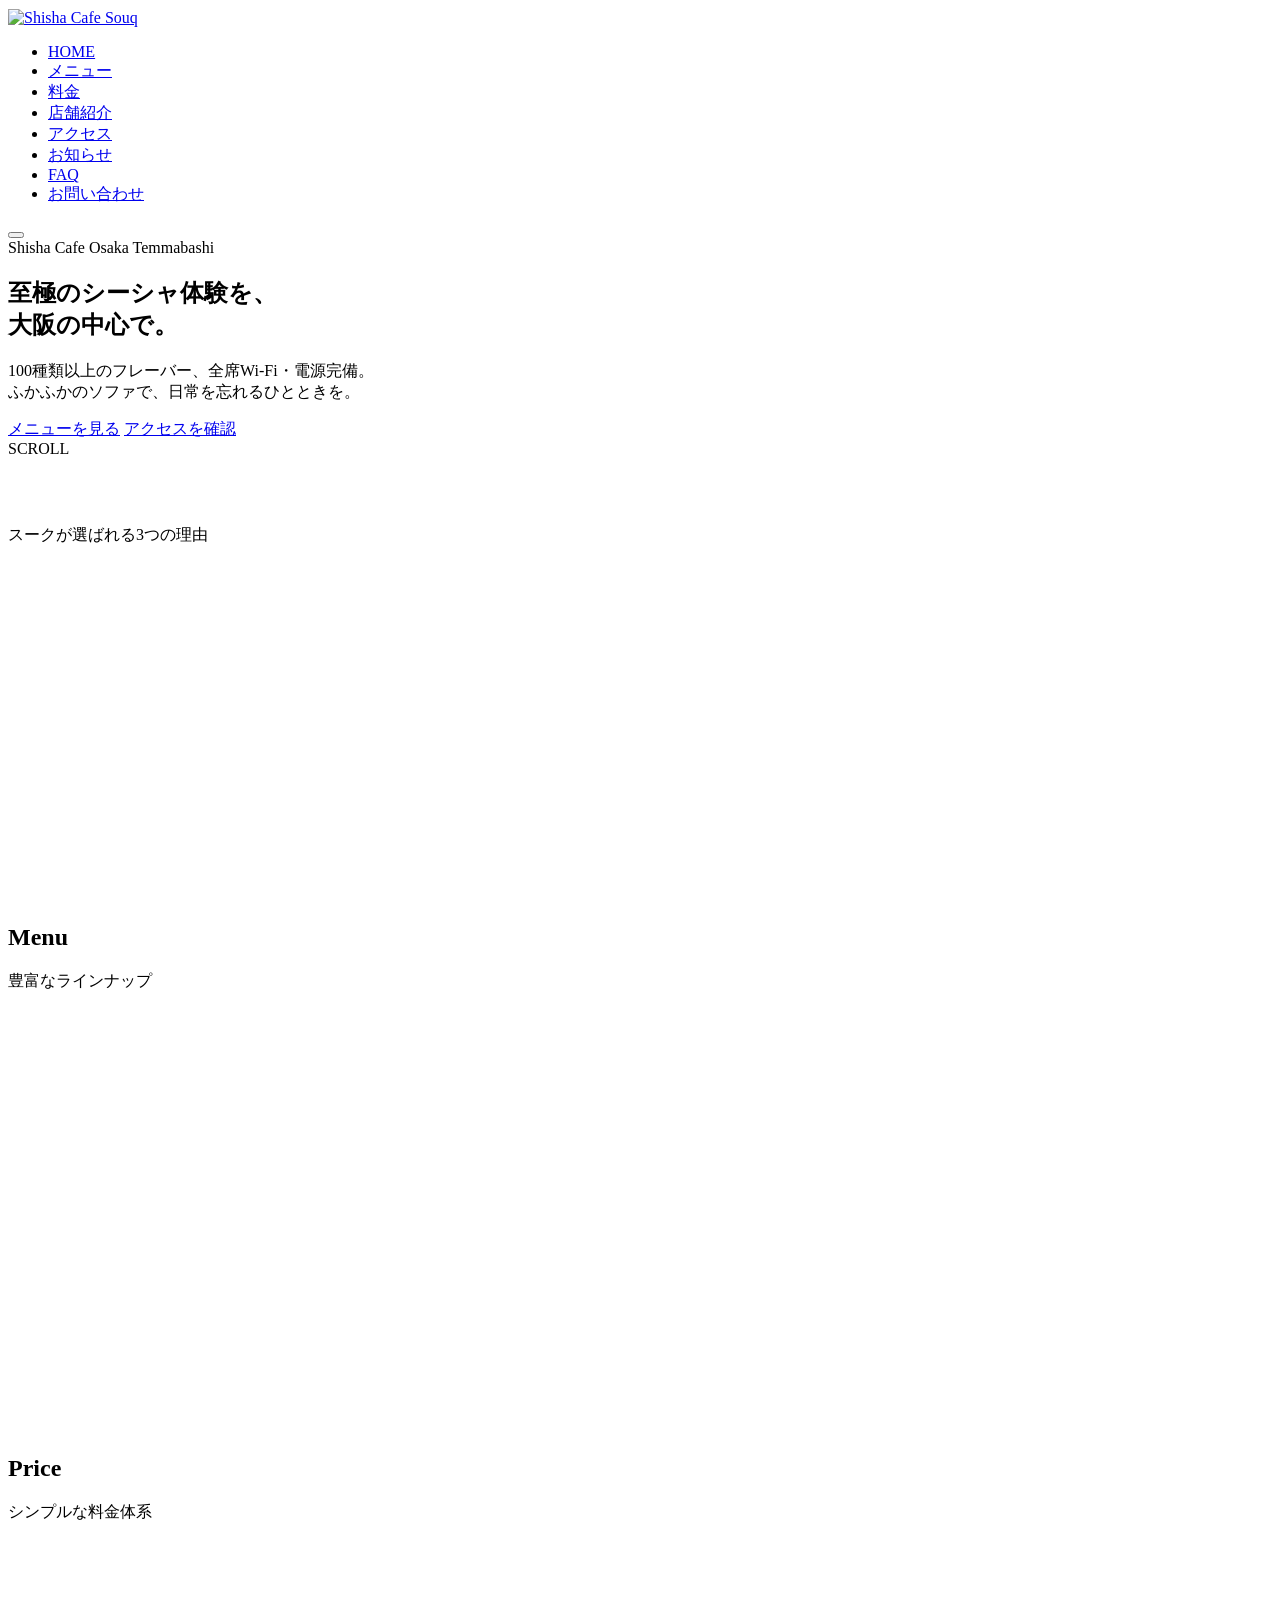
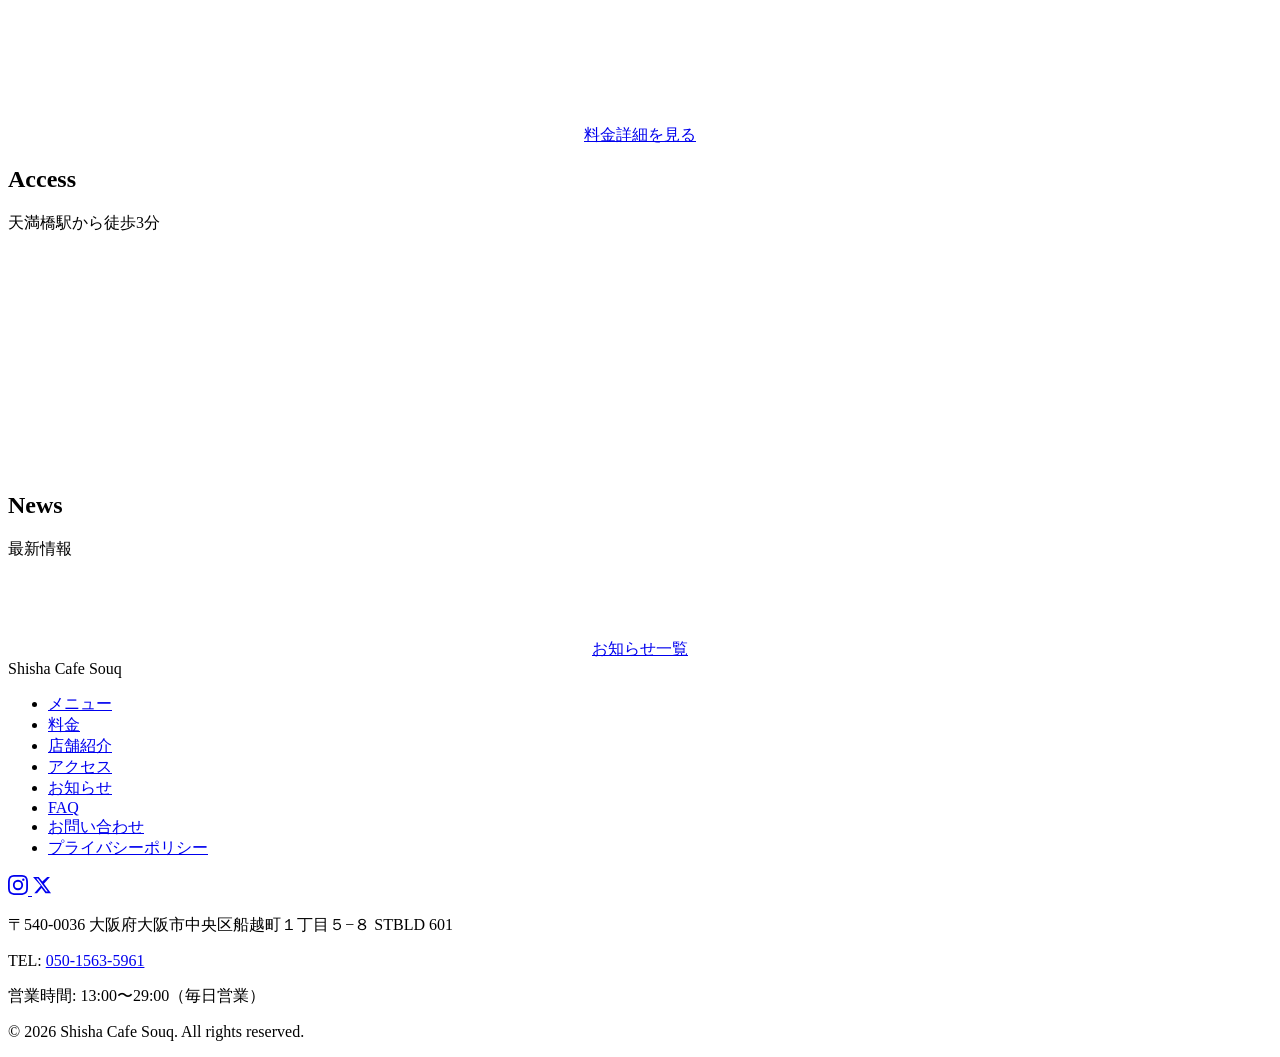
==== index.html @ 795f9cc5 "Add SNS icon links to footer and contact page (Instagram & X) - Add .footer-sns CSS with circular ic" ====
<!DOCTYPE html>
<html lang="ja">
<head>
  <meta charset="UTF-8">
  <base href="/shisha-souq/">
  <meta name="viewport" content="width=device-width, initial-scale=1.0">
  <title>Shisha Cafe Souq（スーク）- 大阪天満橋のシーシャカフェ</title>
  <meta name="description" content="大阪・天満橋駅徒歩3分のシーシャカフェ。100種類以上のフレーバー、全席Wi-Fi・電源完備。リモートワークにも最適な至極のくつろぎ空間。営業時間13:00〜29:00。">
  <meta name="keywords" content="シーシャ,大阪,天満橋,シーシャカフェ,水タバコ,スーク,Souq">
  <link rel="canonical" href="https://shisha-souq.com/">
  <!-- OGP -->
  <meta property="og:title" content="Shisha Cafe Souq（スーク）- 大阪天満橋のシーシャカフェ">
  <meta property="og:description" content="大阪・天満橋駅徒歩3分。100種類以上のフレーバー、全席Wi-Fi完備のシーシャカフェ。">
  <meta property="og:type" content="website">
  <meta property="og:url" content="https://shisha-souq.com/">
  <meta property="og:image" content="https://shisha-souq.com/images/og-image.jpg">
  <meta property="og:site_name" content="Shisha Cafe Souq">
  <meta property="og:locale" content="ja_JP">
  <meta name="twitter:card" content="summary_large_image">
  <!-- 構造化データ -->
  <script type="application/ld+json">
  {
    "@context": "https://schema.org",
    "@type": "CafeOrCoffeeShop",
    "name": "Shisha Cafe Souq",
    "alternateName": "シーシャカフェスーク",
    "url": "https://shisha-souq.com",
    "telephone": "050-1563-5961",
    "address": {
      "@type": "PostalAddress",
      "postalCode": "540-0036",
      "streetAddress": "船越町１丁目５−８ STBLD 601",
      "addressLocality": "大阪市中央区",
      "addressRegion": "大阪府",
      "addressCountry": "JP"
    },
    "geo": {
      "@type": "GeoCoordinates",
      "latitude": "34.6877967",
      "longitude": "135.5146708"
    },
    "openingHoursSpecification": [
      {
        "@type": "OpeningHoursSpecification",
        "dayOfWeek": ["Monday","Tuesday","Wednesday","Thursday","Friday","Saturday","Sunday"],
        "opens": "13:00",
        "closes": "24:00"
      },
      {
        "@type": "OpeningHoursSpecification",
        "dayOfWeek": ["Tuesday","Wednesday","Thursday","Friday","Saturday","Sunday","Monday"],
        "opens": "00:00",
        "closes": "05:00"
      }
    ],
    "servesCuisine": "シーシャ（水タバコ）",
    "priceRange": "¥1,870〜¥3,520",
    "description": "大阪・天満橋のシーシャカフェ。100種類以上のフレーバー、全席Wi-Fi・電源完備。"
  }
  </script>
  <link rel="stylesheet" href="css/reset.css">
  <link rel="stylesheet" href="css/variables.css">
  <link rel="stylesheet" href="css/base.css">
  <link rel="stylesheet" href="css/layout.css">
  <link rel="stylesheet" href="css/components.css">
  <link rel="stylesheet" href="css/pages/home.css">
  <style>
    .fade-in { opacity: 0; transform: translateY(20px); transition: opacity 0.6s ease, transform 0.6s ease; }
    .fade-in.visible { opacity: 1; transform: none; }
  </style>
</head>
<body>

<header class="site-header">
  <div class="header-inner">
    <a href="./" class="site-logo"><img src="images/logo.png" alt="Shisha Cafe Souq" style="height:40px;width:auto;vertical-align:middle;"></a>
    <nav class="global-nav" id="globalNav" aria-label="グローバルナビゲーション">
      <ul>
        <li><a href="./" aria-current="page">HOME</a></li>
        <li><a href="menu/">メニュー</a></li>
        <li><a href="price/">料金</a></li>
        <li><a href="about/">店舗紹介</a></li>
        <li><a href="access/">アクセス</a></li>
        <li><a href="news/">お知らせ</a></li>
        <li><a href="faq/">FAQ</a></li>
        <li><a href="contact/" class="btn-reserve">お問い合わせ</a></li>
      </ul>
    </nav>
    <button class="hamburger" id="hamburger" aria-label="メニューを開く" aria-expanded="false">
      <span></span><span></span><span></span>
    </button>
  </div>
</header>

<main>
  <!-- ヒーロー -->
  <section class="hero" style="background-image:url('images/hero-bg.jpg');background-size:cover;background-position:center;">
    <div class="container">
      <div class="hero-content">
        <span class="hero-eyebrow">Shisha Cafe Osaka Temmabashi</span>
        <h1>至極の<span>シーシャ</span>体験を、<br>大阪の中心で。</h1>
        <p class="hero-sub">100種類以上のフレーバー、全席Wi-Fi・電源完備。<br>ふかふかのソファで、日常を忘れるひとときを。</p>
        <div class="hero-cta">
          <a href="menu/" class="btn btn-primary">メニューを見る</a>
          <a href="access/" class="btn btn-outline">アクセスを確認</a>
        </div>
      </div>
    </div>
    <div class="hero-scroll" aria-hidden="true">SCROLL</div>
  </section>

  <!-- 特徴 -->
  <section class="features-section">
    <div class="container">
      <h2 class="section-title" style="color:#fff;">Why Souq?</h2>
      <span class="gold-line"></span>
      <p class="section-subtitle">スークが選ばれる3つの理由</p>
      <div class="grid-3">
        <div class="feature-card fade-in">
          <div class="feature-icon">🌿</div>
          <h3 class="feature-title">100種類以上のフレーバー</h3>
          <p class="feature-text">フルーツ系からミント系、スイーツ系まで。あなただけのお気に入りを見つけてください。ノンニコチンも充実。</p>
        </div>
        <div class="feature-card fade-in">
          <div class="feature-icon">📶</div>
          <h3 class="feature-title">全席Wi-Fi・電源完備</h3>
          <p class="feature-text">高速Wi-Fiと全席電源を完備。リモートワークやオンライン作業も快適にお楽しみいただけます。</p>
        </div>
        <div class="feature-card fade-in">
          <div class="feature-icon">🛋️</div>
          <h3 class="feature-title">ふかふかのソファ空間</h3>
          <p class="feature-text">全席ゆったりソファで、身も心もリラックス。友人との会話も、一人の時間も、最高の空間で。</p>
        </div>
      </div>
    </div>
  </section>

  <!-- メニュー概要 -->
  <section class="section menu-preview">
    <div class="container">
      <h2 class="section-title">Menu</h2>
      <span class="gold-line"></span>
      <p class="section-subtitle">豊富なラインナップ</p>
      <div class="grid-3">
        <div class="card fade-in">
          <img src="images/gallery-shisha-set.jpg" alt="シーシャ" style="width:100%;height:200px;object-fit:cover;border-radius:var(--radius-md) var(--radius-md) 0 0;">
          <div class="card-body">
            <h3 class="card-title">シーシャ</h3>
            <p class="card-text">100種類以上のフレーバーを取り揃え。フルーツ・ミント・スイーツなど多彩なラインナップ。</p>
            <a href="menu/" class="btn btn-primary">詳しく見る</a>
          </div>
        </div>
        <div class="card fade-in">
          <img src="images/gallery-counter.jpg" alt="ドリンク" style="width:100%;height:200px;object-fit:cover;border-radius:var(--radius-md) var(--radius-md) 0 0;">
          <div class="card-body">
            <h3 class="card-title">ドリンク</h3>
            <p class="card-text">コーヒー、紅茶、アルコール、ノンアルコールまで。シーシャに合うドリンクを幅広くご用意。</p>
            <a href="menu/" class="btn btn-primary">詳しく見る</a>
          </div>
        </div>
        <div class="card fade-in">
          <img src="images/gallery-flavor-shelf.jpg" alt="フード" style="width:100%;height:200px;object-fit:cover;border-radius:var(--radius-md) var(--radius-md) 0 0;">
          <div class="card-body">
            <h3 class="card-title">フード</h3>
            <p class="card-text">ケーキや軽食など、シーシャのお供にぴったりなフードメニューをご用意しています。</p>
            <a href="menu/" class="btn btn-primary">詳しく見る</a>
          </div>
        </div>
      </div>
    </div>
  </section>

  <!-- 料金概要 -->
  <section class="section price-overview section-alt">
    <div class="container">
      <h2 class="section-title">Price</h2>
      <span class="gold-line"></span>
      <p class="section-subtitle">シンプルな料金体系</p>
      <div class="price-overview-grid fade-in">
        <div class="price-item">
          <div class="price-item-label">入場料</div>
          <div class="price-item-amount">¥550</div>
          <div class="price-item-unit">税込</div>
        </div>
        <div class="price-item">
          <div class="price-item-label">シーシャ（1時間〜）</div>
          <div class="price-item-amount">¥1,870〜</div>
          <div class="price-item-unit">税込</div>
        </div>
        <div class="price-item">
          <div class="price-item-label">ドリンク</div>
          <div class="price-item-amount">¥550〜</div>
          <div class="price-item-unit">税込</div>
        </div>
      </div>
      <div style="text-align:center;">
        <a href="price/" class="btn btn-outline">料金詳細を見る</a>
      </div>
    </div>
  </section>

  <!-- アクセス概要 -->
  <section class="section">
    <div class="container">
      <h2 class="section-title">Access</h2>
      <span class="gold-line"></span>
      <p class="section-subtitle">天満橋駅から徒歩3分</p>
      <div class="access-overview-inner fade-in">
        <div class="access-info-list">
          <div class="access-info-item">
            <span class="access-info-icon" aria-hidden="true">📍</span>
            <div>
              <div class="access-info-label">住所</div>
              <div class="access-info-value">〒540-0036 大阪府大阪市中央区船越町１丁目５−８ STBLD 601</div>
            </div>
          </div>
          <div class="access-info-item">
            <span class="access-info-icon" aria-hidden="true">🕐</span>
            <div>
              <div class="access-info-label">営業時間</div>
              <div class="access-info-value">13:00〜29:00（毎日営業）</div>
            </div>
          </div>
          <div class="access-info-item">
            <span class="access-info-icon" aria-hidden="true">📞</span>
            <div>
              <div class="access-info-label">電話</div>
              <div class="access-info-value"><a href="tel:05015635961">050-1563-5961</a></div>
            </div>
          </div>
          <a href="access/" class="btn btn-dark" style="margin-top:1rem;">アクセス詳細を見る</a>
        </div>
        <img src="images/gallery-main-floor.jpg" alt="店内の様子" style="width:100%;aspect-ratio:16/9;object-fit:cover;border-radius:var(--radius-lg);">
      </div>
    </div>
  </section>

  <!-- お知らせ -->
  <section class="section" style="background:var(--color-bg-2);">
    <div class="container">
      <h2 class="section-title">News</h2>
      <span class="gold-line"></span>
      <p class="section-subtitle">最新情報</p>
      <div class="news-list fade-in">
        <div class="news-item">
          <time class="news-date" datetime="2026-03-20">2026.03.20</time>
          <a class="news-title" href="news/">春の新フレーバー10種を追加しました。桜・いちご・レモネードなど季節限定をご用意。</a>
        </div>
        <div class="news-item">
          <time class="news-date" datetime="2026-03-10">2026.03.10</time>
          <a class="news-title" href="news/">3月限定！ノンニコチンフレーバー新登場。シーシャ初心者の方にもおすすめです。</a>
        </div>
        <div class="news-item">
          <time class="news-date" datetime="2026-02-28">2026.02.28</time>
          <a class="news-title" href="news/">Wi-Fi環境をさらに高速化しました。リモートワークにもご活用ください。</a>
        </div>
      </div>
      <div style="text-align:center;">
        <a href="news/" class="btn btn-dark">お知らせ一覧</a>
      </div>
    </div>
  </section>
</main>

<footer class="site-footer">
  <div class="footer-inner">
    <div class="footer-logo">Shisha Cafe Souq</div>
    <nav class="footer-nav" aria-label="フッターナビゲーション">
      <ul>
        <li><a href="menu/">メニュー</a></li>
        <li><a href="price/">料金</a></li>
        <li><a href="about/">店舗紹介</a></li>
        <li><a href="access/">アクセス</a></li>
        <li><a href="news/">お知らせ</a></li>
        <li><a href="faq/">FAQ</a></li>
        <li><a href="contact/">お問い合わせ</a></li>
        <li><a href="privacy/">プライバシーポリシー</a></li>
      </ul>
    </nav>
    <div class="footer-sns">
      <a href="https://www.instagram.com/shisha_souq/" target="_blank" rel="noopener noreferrer" aria-label="Instagram">
        <svg xmlns="http://www.w3.org/2000/svg" width="20" height="20" viewBox="0 0 24 24" fill="currentColor"><path d="M12 2.163c3.204 0 3.584.012 4.85.07 3.252.148 4.771 1.691 4.919 4.919.058 1.265.069 1.645.069 4.849 0 3.205-.012 3.584-.069 4.849-.149 3.225-1.664 4.771-4.919 4.919-1.266.058-1.644.07-4.85.07-3.204 0-3.584-.012-4.849-.07-3.26-.149-4.771-1.699-4.919-4.92-.058-1.265-.07-1.644-.07-4.849 0-3.204.013-3.583.07-4.849.149-3.227 1.664-4.771 4.919-4.919 1.266-.057 1.645-.069 4.849-.069zM12 0C8.741 0 8.333.014 7.053.072 2.695.272.273 2.69.073 7.052.014 8.333 0 8.741 0 12c0 3.259.014 3.668.072 4.948.2 4.358 2.618 6.78 6.98 6.98C8.333 23.986 8.741 24 12 24c3.259 0 3.668-.014 4.948-.072 4.354-.2 6.782-2.618 6.979-6.98.059-1.28.073-1.689.073-4.948 0-3.259-.014-3.667-.072-4.947-.196-4.354-2.617-6.78-6.979-6.98C15.668.014 15.259 0 12 0zm0 5.838a6.162 6.162 0 100 12.324 6.162 6.162 0 000-12.324zM12 16a4 4 0 110-8 4 4 0 010 8zm6.406-11.845a1.44 1.44 0 100 2.881 1.44 1.44 0 000-2.881z"/></svg>
      </a>
      <a href="https://x.com/shisha_souq" target="_blank" rel="noopener noreferrer" aria-label="X（旧Twitter）">
        <svg xmlns="http://www.w3.org/2000/svg" width="20" height="20" viewBox="0 0 24 24" fill="currentColor"><path d="M18.244 2.25h3.308l-7.227 8.26 8.502 11.24H16.17l-4.714-6.231-5.401 6.231H2.746l7.73-8.835L1.254 2.25H8.08l4.253 5.622zm-1.161 17.52h1.833L7.084 4.126H5.117z"/></svg>
      </a>
    </div>
    <div class="footer-info">
      <p>〒540-0036 大阪府大阪市中央区船越町１丁目５−８ STBLD 601</p>
      <p>TEL: <a href="tel:05015635961">050-1563-5961</a></p>
      <p>営業時間: 13:00〜29:00（毎日営業）</p>
    </div>
    <p class="copyright">&copy; 2026 Shisha Cafe Souq. All rights reserved.</p>
  </div>
</footer>

<script src="js/main.js"></script>
</body>
</html>
---- css/variables.css ----
:root {
  --color-primary: #C9A84C;
  --color-primary-dark: #A8882A;
  --color-dark: #0D1B2A;
  --color-dark-2: #1A2E42;
  --color-bg: #F5F0E8;
  --color-bg-2: #EDE7DC;
  --color-white: #FFFFFF;
  --color-text: #333333;
  --color-text-light: #666666;
  --color-border: #E0D8CC;

  --font-en: 'Georgia', 'Times New Roman', serif;
  --font-ja: 'Hiragino Kaku Gothic ProN', 'Hiragino Sans', 'Meiryo', sans-serif;
  --font-size-xs: 0.75rem;
  --font-size-sm: 0.875rem;
  --font-size-base: 1rem;
  --font-size-lg: 1.125rem;
  --font-size-xl: 1.25rem;
  --font-size-2xl: 1.5rem;
  --font-size-3xl: 2rem;
  --font-size-4xl: 2.5rem;
  --font-size-5xl: 3.5rem;
  --line-height-base: 1.7;
  --line-height-tight: 1.3;

  --space-xs: 0.25rem;
  --space-sm: 0.5rem;
  --space-md: 1rem;
  --space-lg: 1.5rem;
  --space-xl: 2rem;
  --space-2xl: 3rem;
  --space-3xl: 4rem;
  --space-4xl: 6rem;

  --container-width: 1200px;
  --container-padding: 1.5rem;

  --radius-sm: 4px;
  --radius-md: 8px;
  --radius-lg: 16px;
  --radius-full: 9999px;

  --shadow-sm: 0 1px 3px rgba(0,0,0,0.12);
  --shadow-md: 0 4px 12px rgba(0,0,0,0.15);
  --shadow-lg: 0 8px 30px rgba(0,0,0,0.2);

  --transition-fast: 0.2s ease;
  --transition-base: 0.3s ease;
  --transition-slow: 0.5s ease;

  --header-height: 70px;
}
---- css/base.css ----
body {
  font-family: var(--font-ja);
  font-size: var(--font-size-base);
  line-height: var(--line-height-base);
  color: var(--color-text);
  background-color: var(--color-bg);
}

h1, h2, h3, h4, h5, h6 {
  font-family: var(--font-en);
  line-height: var(--line-height-tight);
  color: var(--color-dark);
}

p { margin-bottom: var(--space-md); }
p:last-child { margin-bottom: 0; }

a { transition: color var(--transition-fast); }
a:hover { color: var(--color-primary); }

img { height: auto; }

/* no-scroll utility */
body.no-scroll { overflow: hidden; }

/* Focus visible */
:focus-visible {
  outline: 2px solid var(--color-primary);
  outline-offset: 3px;
  border-radius: var(--radius-sm);
}

.sr-only {
  position: absolute; width: 1px; height: 1px;
  padding: 0; margin: -1px; overflow: hidden;
  clip: rect(0,0,0,0); white-space: nowrap; border: 0;
}

.section {
  padding: var(--space-4xl) 0;
}

.section-alt {
  background-color: var(--color-dark);
  color: var(--color-white);
}

.section-alt h2, .section-alt h3 { color: var(--color-white); }

.section-title {
  font-size: var(--font-size-3xl);
  text-align: center;
  margin-bottom: var(--space-sm);
  letter-spacing: 0.05em;
}

.section-subtitle {
  font-family: var(--font-ja);
  font-size: var(--font-size-sm);
  color: var(--color-text-light);
  text-align: center;
  margin-bottom: var(--space-3xl);
  letter-spacing: 0.1em;
}

.section-alt .section-subtitle { color: rgba(255,255,255,0.6); }

.gold-line {
  display: block;
  width: 50px;
  height: 2px;
  background: var(--color-primary);
  margin: var(--space-md) auto var(--space-2xl);
}

.page-hero {
  background-color: var(--color-dark);
  color: var(--color-white);
  padding: calc(var(--header-height) + var(--space-3xl)) 0 var(--space-3xl);
  text-align: center;
}

.page-hero h1 {
  color: var(--color-white);
  font-size: var(--font-size-4xl);
  margin-bottom: var(--space-md);
}

.page-hero p {
  color: rgba(255,255,255,0.7);
  font-size: var(--font-size-lg);
}

.breadcrumb {
  display: flex;
  gap: var(--space-sm);
  align-items: center;
  justify-content: center;
  font-size: var(--font-size-sm);
  color: rgba(255,255,255,0.6);
  margin-top: var(--space-lg);
}

.breadcrumb a { color: rgba(255,255,255,0.6); }
.breadcrumb a:hover { color: var(--color-primary); }
.breadcrumb span { color: var(--color-primary); }
---- css/layout.css ----
.container {
  max-width: var(--container-width);
  margin: 0 auto;
  padding: 0 var(--container-padding);
}

/* ========== HEADER ========== */
.site-header {
  position: fixed;
  top: 0; left: 0; right: 0;
  height: var(--header-height);
  background-color: rgba(13, 27, 42, 0.95);
  backdrop-filter: blur(8px);
  z-index: 1000;
  border-bottom: 1px solid rgba(201, 168, 76, 0.2);
}

.header-inner {
  display: flex;
  align-items: center;
  justify-content: space-between;
  height: 100%;
  max-width: var(--container-width);
  margin: 0 auto;
  padding: 0 var(--container-padding);
}

.site-logo {
  font-family: var(--font-en);
  font-size: var(--font-size-xl);
  color: var(--color-primary);
  letter-spacing: 0.05em;
  font-weight: bold;
}

.global-nav ul {
  display: flex;
  gap: var(--space-xl);
  align-items: center;
}

.global-nav a {
  font-size: var(--font-size-sm);
  color: rgba(255,255,255,0.85);
  letter-spacing: 0.05em;
  transition: color var(--transition-fast);
  position: relative;
}

.global-nav a::after {
  content: '';
  position: absolute;
  bottom: -4px; left: 0; right: 0;
  height: 1px;
  background: var(--color-primary);
  transform: scaleX(0);
  transition: transform var(--transition-fast);
}

.global-nav a:hover { color: var(--color-primary); }
.global-nav a:hover::after { transform: scaleX(1); }

.global-nav .btn-reserve {
  background: var(--color-primary);
  color: var(--color-dark);
  padding: var(--space-sm) var(--space-lg);
  border-radius: var(--radius-full);
  font-weight: bold;
  font-size: var(--font-size-sm);
}

.global-nav .btn-reserve::after { display: none; }
.global-nav .btn-reserve:hover {
  background: var(--color-primary-dark);
  color: var(--color-dark);
}

/* Hamburger */
.hamburger {
  display: none;
  flex-direction: column;
  gap: 5px;
  padding: var(--space-sm);
}

.hamburger span {
  display: block;
  width: 24px;
  height: 2px;
  background: var(--color-white);
  transition: transform var(--transition-base), opacity var(--transition-base);
}

.hamburger.active span:nth-child(1) { transform: translateY(7px) rotate(45deg); }
.hamburger.active span:nth-child(2) { opacity: 0; }
.hamburger.active span:nth-child(3) { transform: translateY(-7px) rotate(-45deg); }

/* ========== FOOTER ========== */
.site-footer {
  background-color: var(--color-dark);
  color: rgba(255,255,255,0.7);
  padding: var(--space-4xl) 0 var(--space-xl);
}

.footer-inner {
  max-width: var(--container-width);
  margin: 0 auto;
  padding: 0 var(--container-padding);
}

.footer-logo {
  font-family: var(--font-en);
  font-size: var(--font-size-2xl);
  color: var(--color-primary);
  margin-bottom: var(--space-2xl);
  letter-spacing: 0.05em;
}

.footer-nav ul {
  display: flex;
  flex-wrap: wrap;
  gap: var(--space-md) var(--space-xl);
  margin-bottom: var(--space-2xl);
}

.footer-nav a {
  font-size: var(--font-size-sm);
  color: rgba(255,255,255,0.6);
  transition: color var(--transition-fast);
}

.footer-nav a:hover { color: var(--color-primary); }

.footer-info {
  border-top: 1px solid rgba(255,255,255,0.1);
  padding-top: var(--space-xl);
  margin-bottom: var(--space-xl);
  display: flex;
  flex-wrap: wrap;
  gap: var(--space-md) var(--space-2xl);
  font-size: var(--font-size-sm);
}

.footer-info a { color: rgba(255,255,255,0.6); }
.footer-info a:hover { color: var(--color-primary); }

.footer-sns {
  display: flex;
  gap: var(--space-lg);
  margin-bottom: var(--space-2xl);
}

.footer-sns a {
  display: flex;
  align-items: center;
  justify-content: center;
  width: 40px;
  height: 40px;
  border-radius: 50%;
  background: rgba(255,255,255,0.08);
  color: rgba(255,255,255,0.6);
  transition: background var(--transition-fast), color var(--transition-fast);
}

.footer-sns a:hover {
  background: var(--color-primary);
  color: var(--color-dark);
}

.copyright {
  font-size: var(--font-size-xs);
  color: rgba(255,255,255,0.4);
  text-align: center;
}

/* ========== GRID ========== */
.grid-2 { display: grid; grid-template-columns: repeat(2, 1fr); gap: var(--space-xl); }
.grid-3 { display: grid; grid-template-columns: repeat(3, 1fr); gap: var(--space-xl); }
.grid-4 { display: grid; grid-template-columns: repeat(4, 1fr); gap: var(--space-lg); }

/* ========== RESPONSIVE ========== */
@media (max-width: 1024px) {
  .grid-4 { grid-template-columns: repeat(2, 1fr); }
}

@media (max-width: 768px) {
  .hamburger { display: flex; }

  .global-nav {
    position: fixed;
    top: var(--header-height); left: 0; right: 0; bottom: 0;
    background: var(--color-dark);
    padding: var(--space-2xl) var(--container-padding);
    transform: translateX(100%);
    transition: transform var(--transition-base);
    overflow-y: auto;
  }

  .global-nav.open { transform: translateX(0); }

  .global-nav ul {
    flex-direction: column;
    align-items: flex-start;
    gap: var(--space-lg);
  }

  .global-nav a { font-size: var(--font-size-lg); }

  .grid-2, .grid-3, .grid-4 { grid-template-columns: 1fr; }

  .section { padding: var(--space-3xl) 0; }

  .section-title { font-size: var(--font-size-2xl); }

  .page-hero h1 { font-size: var(--font-size-3xl); }
}
---- css/components.css ----
/* ========== BUTTONS ========== */
.btn {
  display: inline-flex;
  align-items: center;
  justify-content: center;
  gap: var(--space-sm);
  padding: var(--space-md) var(--space-2xl);
  border-radius: var(--radius-full);
  font-size: var(--font-size-base);
  font-weight: bold;
  letter-spacing: 0.05em;
  transition: all var(--transition-base);
  cursor: pointer;
  border: 2px solid transparent;
}

.btn-primary {
  background: var(--color-primary);
  color: var(--color-dark);
  border-color: var(--color-primary);
}
.btn-primary:hover {
  background: var(--color-primary-dark);
  border-color: var(--color-primary-dark);
  color: var(--color-dark);
  transform: translateY(-2px);
  box-shadow: var(--shadow-md);
}

.btn-outline {
  background: transparent;
  color: var(--color-white);
  border-color: var(--color-white);
}
.btn-outline:hover {
  background: var(--color-white);
  color: var(--color-dark);
  transform: translateY(-2px);
}

.btn-dark {
  background: var(--color-dark);
  color: var(--color-white);
  border-color: var(--color-dark);
}
.btn-dark:hover {
  background: var(--color-dark-2);
  transform: translateY(-2px);
}

/* ========== CARDS ========== */
.card {
  background: var(--color-white);
  border-radius: var(--radius-lg);
  overflow: hidden;
  box-shadow: var(--shadow-sm);
  transition: transform var(--transition-base), box-shadow var(--transition-base);
}
.card:hover {
  transform: translateY(-4px);
  box-shadow: var(--shadow-lg);
}

.card-img {
  width: 100%;
  aspect-ratio: 16/9;
  object-fit: cover;
  background: var(--color-bg-2);
}

.card-img-placeholder {
  width: 100%;
  aspect-ratio: 16/9;
  background: linear-gradient(135deg, var(--color-dark) 0%, var(--color-dark-2) 100%);
  display: flex;
  align-items: center;
  justify-content: center;
  color: var(--color-primary);
  font-size: var(--font-size-3xl);
}

.card-body {
  padding: var(--space-xl);
}

.card-title {
  font-size: var(--font-size-xl);
  margin-bottom: var(--space-sm);
  color: var(--color-dark);
}

.card-text {
  font-size: var(--font-size-sm);
  color: var(--color-text-light);
  line-height: var(--line-height-base);
  margin-bottom: var(--space-md);
}

/* ========== BADGES ========== */
.badge {
  display: inline-block;
  padding: 2px var(--space-sm);
  border-radius: var(--radius-full);
  font-size: var(--font-size-xs);
  font-weight: bold;
  letter-spacing: 0.05em;
}

.badge-gold {
  background: rgba(201, 168, 76, 0.15);
  color: var(--color-primary);
  border: 1px solid rgba(201, 168, 76, 0.3);
}

.badge-dark {
  background: var(--color-dark);
  color: var(--color-white);
}

/* ========== FORM ========== */
.form-group {
  margin-bottom: var(--space-lg);
}

.form-label {
  display: block;
  font-size: var(--font-size-sm);
  font-weight: bold;
  color: var(--color-dark);
  margin-bottom: var(--space-sm);
}

.form-control {
  width: 100%;
  padding: var(--space-md);
  border: 1px solid var(--color-border);
  border-radius: var(--radius-md);
  font-size: var(--font-size-base);
  font-family: var(--font-ja);
  background: var(--color-white);
  transition: border-color var(--transition-fast), box-shadow var(--transition-fast);
}

.form-control:focus {
  outline: none;
  border-color: var(--color-primary);
  box-shadow: 0 0 0 3px rgba(201, 168, 76, 0.15);
}

textarea.form-control {
  min-height: 160px;
  resize: vertical;
}

/* ========== INFO LIST ========== */
.info-table {
  width: 100%;
  border-collapse: collapse;
}

.info-table th, .info-table td {
  padding: var(--space-md) var(--space-lg);
  border-bottom: 1px solid var(--color-border);
  text-align: left;
  vertical-align: top;
}

.info-table th {
  width: 180px;
  font-size: var(--font-size-sm);
  color: var(--color-text-light);
  background: var(--color-bg);
  font-weight: bold;
}

/* ========== FEATURE CARD ========== */
.feature-card {
  text-align: center;
  padding: var(--space-2xl) var(--space-xl);
  background: rgba(255,255,255,0.05);
  border: 1px solid rgba(201, 168, 76, 0.2);
  border-radius: var(--radius-lg);
}

.feature-icon {
  font-size: 2.5rem;
  margin-bottom: var(--space-lg);
}

.feature-title {
  font-size: var(--font-size-xl);
  color: var(--color-primary);
  margin-bottom: var(--space-md);
}

.feature-text {
  font-size: var(--font-size-sm);
  color: rgba(255,255,255,0.7);
  line-height: var(--line-height-base);
}

/* ========== PRICE TABLE ========== */
.price-table {
  width: 100%;
  border-collapse: collapse;
  border-radius: var(--radius-lg);
  overflow: hidden;
  box-shadow: var(--shadow-md);
}

.price-table th {
  background: var(--color-dark);
  color: var(--color-primary);
  padding: var(--space-md) var(--space-lg);
  font-family: var(--font-en);
  letter-spacing: 0.05em;
  font-size: var(--font-size-sm);
}

.price-table td {
  padding: var(--space-md) var(--space-lg);
  border-bottom: 1px solid var(--color-border);
  background: var(--color-white);
}

.price-table tr:last-child td { border-bottom: none; }

.price-table .price-amount {
  font-size: var(--font-size-xl);
  font-weight: bold;
  color: var(--color-primary);
}

/* ========== NOTICE ========== */
.notice {
  background: rgba(201, 168, 76, 0.08);
  border: 1px solid rgba(201, 168, 76, 0.2);
  border-left: 3px solid var(--color-primary);
  border-radius: var(--radius-md);
  padding: var(--space-lg);
  font-size: var(--font-size-sm);
  color: var(--color-text-light);
}
---- css/pages/home.css ----
/* ========== HERO ========== */
.hero {
  position: relative;
  min-height: 100vh;
  display: flex;
  align-items: center;
  background: linear-gradient(135deg, #0D1B2A 0%, #1A2E42 60%, #0D1B2A 100%);
  overflow: hidden;
}

.hero::before {
  content: '';
  position: absolute;
  inset: 0;
  background: radial-gradient(ellipse at 60% 50%, rgba(201,168,76,0.12) 0%, transparent 60%);
}

.hero-content {
  position: relative;
  z-index: 1;
  max-width: 700px;
}

.hero-eyebrow {
  display: inline-block;
  font-size: var(--font-size-sm);
  color: var(--color-primary);
  letter-spacing: 0.2em;
  text-transform: uppercase;
  margin-bottom: var(--space-lg);
  border: 1px solid rgba(201,168,76,0.4);
  padding: var(--space-xs) var(--space-md);
  border-radius: var(--radius-full);
}

.hero h1 {
  font-size: var(--font-size-5xl);
  color: var(--color-white);
  margin-bottom: var(--space-lg);
  line-height: 1.1;
}

.hero h1 span { color: var(--color-primary); }

.hero-sub {
  font-size: var(--font-size-lg);
  color: rgba(255,255,255,0.75);
  margin-bottom: var(--space-3xl);
  line-height: var(--line-height-base);
}

.hero-cta {
  display: flex;
  gap: var(--space-md);
  flex-wrap: wrap;
}

.hero-scroll {
  position: absolute;
  bottom: var(--space-2xl);
  left: 50%;
  transform: translateX(-50%);
  display: flex;
  flex-direction: column;
  align-items: center;
  gap: var(--space-sm);
  color: rgba(255,255,255,0.4);
  font-size: var(--font-size-xs);
  letter-spacing: 0.1em;
  animation: bounce 2s ease infinite;
}

.hero-scroll::after {
  content: '';
  width: 1px;
  height: 40px;
  background: linear-gradient(to bottom, rgba(201,168,76,0.5), transparent);
}

@keyframes bounce {
  0%, 100% { transform: translateX(-50%) translateY(0); }
  50% { transform: translateX(-50%) translateY(8px); }
}

/* ========== FEATURES ========== */
.features-section {
  background: var(--color-dark);
  padding: var(--space-4xl) 0;
}

/* ========== MENU PREVIEW ========== */
.menu-preview .card { background: var(--color-white); }

.menu-preview .card-img-placeholder {
  aspect-ratio: 4/3;
  font-size: 3rem;
}

/* ========== PRICE OVERVIEW ========== */
.price-overview {
  background: var(--color-dark);
  color: var(--color-white);
}

.price-overview-grid {
  display: grid;
  grid-template-columns: repeat(3, 1fr);
  gap: var(--space-xl);
  margin-bottom: var(--space-3xl);
}

.price-item {
  text-align: center;
  padding: var(--space-2xl) var(--space-lg);
  border: 1px solid rgba(201,168,76,0.25);
  border-radius: var(--radius-lg);
}

.price-item-label {
  font-size: var(--font-size-sm);
  color: rgba(255,255,255,0.6);
  margin-bottom: var(--space-sm);
  letter-spacing: 0.1em;
}

.price-item-amount {
  font-size: var(--font-size-4xl);
  font-family: var(--font-en);
  color: var(--color-primary);
  font-weight: bold;
}

.price-item-unit {
  font-size: var(--font-size-sm);
  color: rgba(255,255,255,0.5);
  margin-top: var(--space-xs);
}

/* ========== ACCESS OVERVIEW ========== */
.access-overview-inner {
  display: grid;
  grid-template-columns: 1fr 1fr;
  gap: var(--space-3xl);
  align-items: center;
}

.access-info-list {
  display: flex;
  flex-direction: column;
  gap: var(--space-lg);
}

.access-info-item {
  display: flex;
  gap: var(--space-md);
  align-items: flex-start;
}

.access-info-icon {
  color: var(--color-primary);
  font-size: var(--font-size-xl);
  flex-shrink: 0;
  margin-top: 2px;
}

.access-info-label {
  font-size: var(--font-size-xs);
  color: var(--color-text-light);
  letter-spacing: 0.1em;
  margin-bottom: 2px;
}

.access-info-value { font-weight: bold; }

/* ========== NEWS SECTION ========== */
.news-list {
  display: flex;
  flex-direction: column;
  gap: var(--space-md);
  margin-bottom: var(--space-3xl);
}

.news-item {
  display: flex;
  gap: var(--space-lg);
  align-items: flex-start;
  padding: var(--space-lg) 0;
  border-bottom: 1px solid var(--color-border);
}

.news-date {
  font-size: var(--font-size-sm);
  color: var(--color-text-light);
  white-space: nowrap;
  min-width: 110px;
}

.news-title {
  font-size: var(--font-size-base);
  color: var(--color-text);
  transition: color var(--transition-fast);
}

.news-title:hover { color: var(--color-primary); }

/* ========== RESPONSIVE ========== */
@media (max-width: 768px) {
  .hero h1 { font-size: var(--font-size-3xl); }
  .hero-cta { flex-direction: column; }
  .price-overview-grid { grid-template-columns: 1fr; }
  .access-overview-inner { grid-template-columns: 1fr; }
}
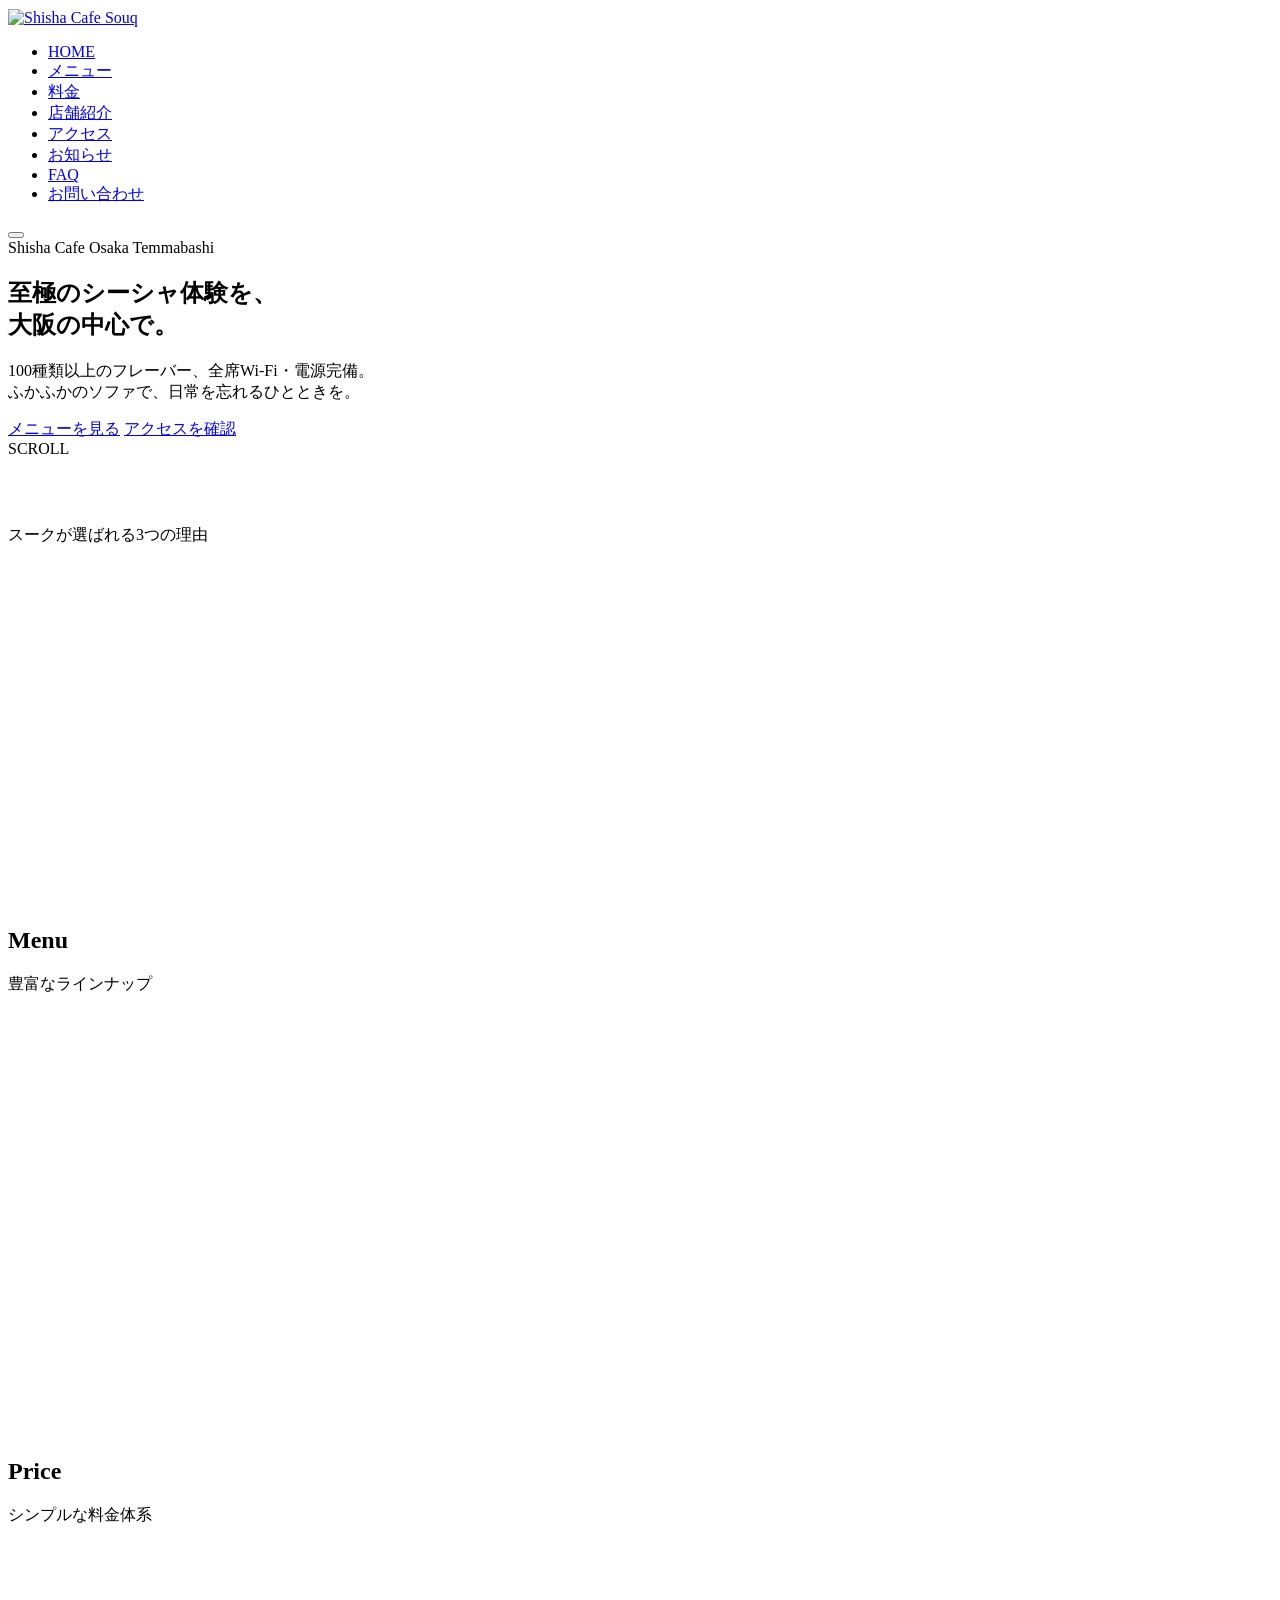
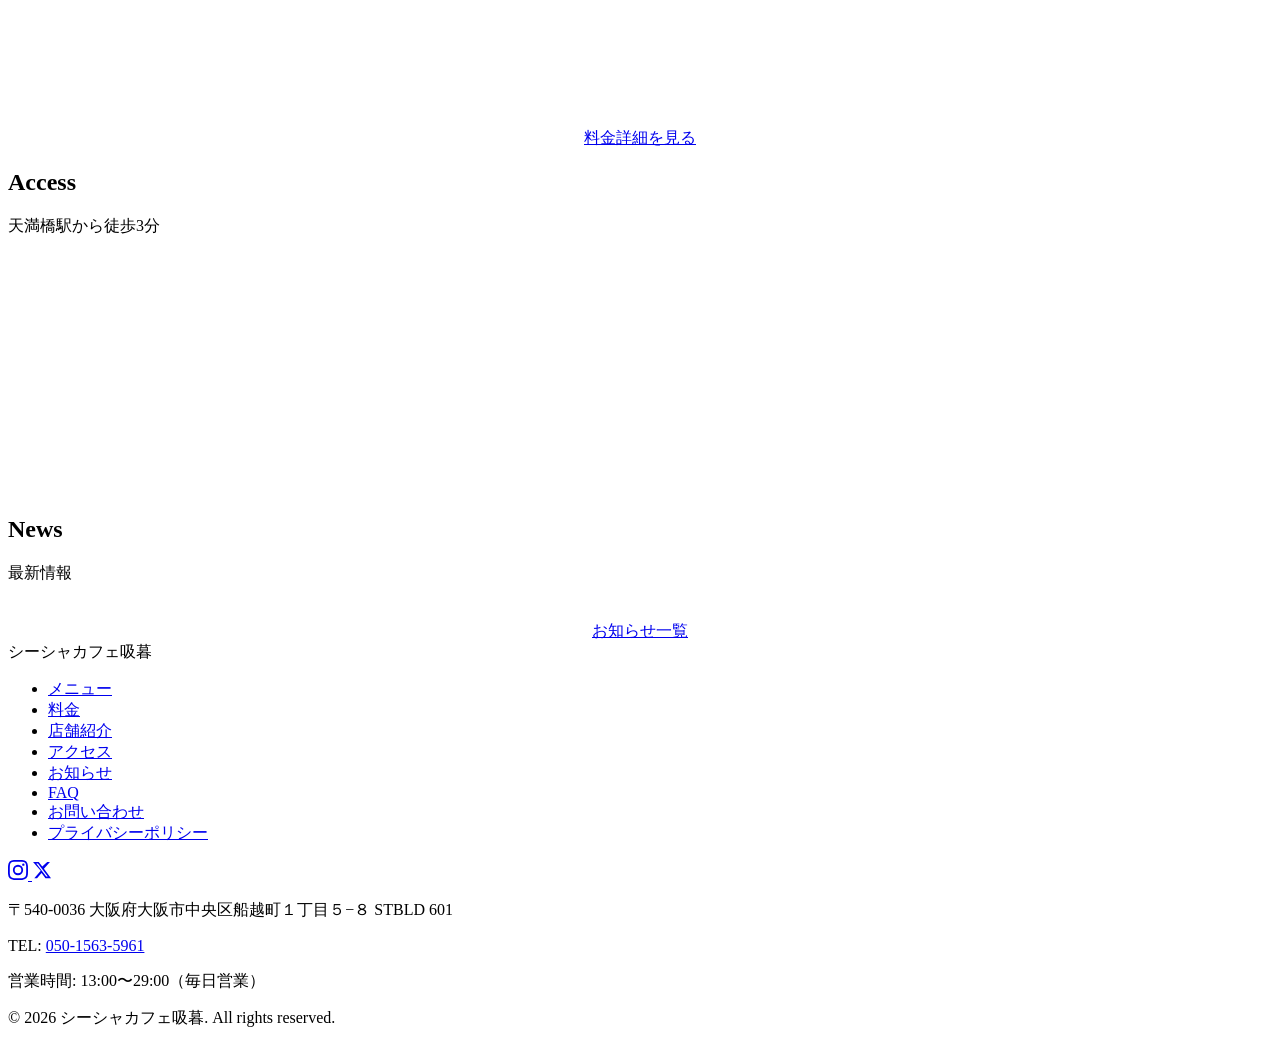
==== commit f9684851: "Redesign: warm color theme, news cleanup, charges, menu layout, emoji removal - css/variables.css: w" ====
--- a/index.html
+++ b/index.html
@@ -117,17 +117,17 @@
       <p class="section-subtitle">スークが選ばれる3つの理由</p>
       <div class="grid-3">
         <div class="feature-card fade-in">
-          <div class="feature-icon">🌿</div>
+          <div class="feature-icon"><img src="images/gallery-flavor-shelf.jpg" alt="フレーバー" style="width:64px;height:64px;object-fit:cover;border-radius:50%;"></div>
           <h3 class="feature-title">100種類以上のフレーバー</h3>
           <p class="feature-text">フルーツ系からミント系、スイーツ系まで。あなただけのお気に入りを見つけてください。ノンニコチンも充実。</p>
         </div>
         <div class="feature-card fade-in">
-          <div class="feature-icon">📶</div>
+          <div class="feature-icon"><img src="images/wifi.jpg" alt="Wi-Fi" style="width:64px;height:64px;object-fit:cover;border-radius:50%;"></div>
           <h3 class="feature-title">全席Wi-Fi・電源完備</h3>
           <p class="feature-text">高速Wi-Fiと全席電源を完備。リモートワークやオンライン作業も快適にお楽しみいただけます。</p>
         </div>
         <div class="feature-card fade-in">
-          <div class="feature-icon">🛋️</div>
+          <div class="feature-icon"><img src="images/gallery-private-room.jpg" alt="ソファ" style="width:64px;height:64px;object-fit:cover;border-radius:50%;"></div>
           <h3 class="feature-title">ふかふかのソファ空間</h3>
           <p class="feature-text">全席ゆったりソファで、身も心もリラックス。友人との会話も、一人の時間も、最高の空間で。</p>
         </div>
@@ -178,7 +178,7 @@
       <p class="section-subtitle">シンプルな料金体系</p>
       <div class="price-overview-grid fade-in">
         <div class="price-item">
-          <div class="price-item-label">入場料</div>
+          <div class="price-item-label">チャージ</div>
           <div class="price-item-amount">¥550</div>
           <div class="price-item-unit">税込</div>
         </div>
@@ -208,21 +208,21 @@
       <div class="access-overview-inner fade-in">
         <div class="access-info-list">
           <div class="access-info-item">
-            <span class="access-info-icon" aria-hidden="true">📍</span>
+            <span class="access-info-icon" aria-hidden="true"><svg xmlns="http://www.w3.org/2000/svg" width="22" height="22" viewBox="0 0 24 24" fill="none" stroke="currentColor" stroke-width="2" stroke-linecap="round" stroke-linejoin="round"><path d="M21 10c0 7-9 13-9 13s-9-6-9-13a9 9 0 0 1 18 0z"/><circle cx="12" cy="10" r="3"/></svg></span>
             <div>
               <div class="access-info-label">住所</div>
               <div class="access-info-value">〒540-0036 大阪府大阪市中央区船越町１丁目５−８ STBLD 601</div>
             </div>
           </div>
           <div class="access-info-item">
-            <span class="access-info-icon" aria-hidden="true">🕐</span>
+            <span class="access-info-icon" aria-hidden="true"><svg xmlns="http://www.w3.org/2000/svg" width="22" height="22" viewBox="0 0 24 24" fill="none" stroke="currentColor" stroke-width="2" stroke-linecap="round" stroke-linejoin="round"><circle cx="12" cy="12" r="10"/><polyline points="12 6 12 12 16 14"/></svg></span>
             <div>
               <div class="access-info-label">営業時間</div>
               <div class="access-info-value">13:00〜29:00（毎日営業）</div>
             </div>
           </div>
           <div class="access-info-item">
-            <span class="access-info-icon" aria-hidden="true">📞</span>
+            <span class="access-info-icon" aria-hidden="true"><svg xmlns="http://www.w3.org/2000/svg" width="22" height="22" viewBox="0 0 24 24" fill="none" stroke="currentColor" stroke-width="2" stroke-linecap="round" stroke-linejoin="round"><path d="M22 16.92v3a2 2 0 0 1-2.18 2 19.79 19.79 0 0 1-8.63-3.07A19.5 19.5 0 0 1 4.69 13a19.79 19.79 0 0 1-3.07-8.67A2 2 0 0 1 3.6 2h3a2 2 0 0 1 2 1.72 12.84 12.84 0 0 0 .7 2.81 2 2 0 0 1-.45 2.11L8.09 9.91a16 16 0 0 0 6 6l1.27-1.27a2 2 0 0 1 2.11-.45 12.84 12.84 0 0 0 2.81.7A2 2 0 0 1 22 16.92z"/></svg></span>
             <div>
               <div class="access-info-label">電話</div>
               <div class="access-info-value"><a href="tel:05015635961">050-1563-5961</a></div>
@@ -243,16 +243,8 @@
       <p class="section-subtitle">最新情報</p>
       <div class="news-list fade-in">
         <div class="news-item">
-          <time class="news-date" datetime="2026-03-20">2026.03.20</time>
-          <a class="news-title" href="news/">春の新フレーバー10種を追加しました。桜・いちご・レモネードなど季節限定をご用意。</a>
-        </div>
-        <div class="news-item">
-          <time class="news-date" datetime="2026-03-10">2026.03.10</time>
-          <a class="news-title" href="news/">3月限定！ノンニコチンフレーバー新登場。シーシャ初心者の方にもおすすめです。</a>
-        </div>
-        <div class="news-item">
-          <time class="news-date" datetime="2026-02-28">2026.02.28</time>
-          <a class="news-title" href="news/">Wi-Fi環境をさらに高速化しました。リモートワークにもご活用ください。</a>
+          <time class="news-date" datetime="2026-03-27">2026.03.27</time>
+          <a class="news-title" href="news/">公式サイトをリニューアルしました。</a>
         </div>
       </div>
       <div style="text-align:center;">
@@ -264,7 +256,7 @@
 
 <footer class="site-footer">
   <div class="footer-inner">
-    <div class="footer-logo">Shisha Cafe Souq</div>
+    <div class="footer-logo">シーシャカフェ吸暮</div>
     <nav class="footer-nav" aria-label="フッターナビゲーション">
       <ul>
         <li><a href="menu/">メニュー</a></li>
@@ -290,7 +282,7 @@
       <p>TEL: <a href="tel:05015635961">050-1563-5961</a></p>
       <p>営業時間: 13:00〜29:00（毎日営業）</p>
     </div>
-    <p class="copyright">&copy; 2026 Shisha Cafe Souq. All rights reserved.</p>
+    <p class="copyright">&copy; 2026 シーシャカフェ吸暮. All rights reserved.</p>
   </div>
 </footer>
 
--- a/css/variables.css
+++ b/css/variables.css
@@ -1,14 +1,14 @@
 :root {
-  --color-primary: #C9A84C;
-  --color-primary-dark: #A8882A;
-  --color-dark: #0D1B2A;
-  --color-dark-2: #1A2E42;
-  --color-bg: #F5F0E8;
-  --color-bg-2: #EDE7DC;
+  --color-primary: #D4863A;
+  --color-primary-dark: #B56E20;
+  --color-dark: #2C1A0E;
+  --color-dark-2: #3D2410;
+  --color-bg: #FBF7F2;
+  --color-bg-2: #F3EDE5;
   --color-white: #FFFFFF;
-  --color-text: #333333;
-  --color-text-light: #666666;
-  --color-border: #E0D8CC;
+  --color-text: #3A2A1A;
+  --color-text-light: #7A6050;
+  --color-border: #E8DDD0;
 
   --font-en: 'Georgia', 'Times New Roman', serif;
   --font-ja: 'Hiragino Kaku Gothic ProN', 'Hiragino Sans', 'Meiryo', sans-serif;
--- a/css/layout.css
+++ b/css/layout.css
@@ -9,10 +9,10 @@
   position: fixed;
   top: 0; left: 0; right: 0;
   height: var(--header-height);
-  background-color: rgba(13, 27, 42, 0.95);
+  background-color: rgba(44, 26, 14, 0.96);
   backdrop-filter: blur(8px);
   z-index: 1000;
-  border-bottom: 1px solid rgba(201, 168, 76, 0.2);
+  border-bottom: 1px solid rgba(212, 134, 58, 0.25);
 }
 
 .header-inner {
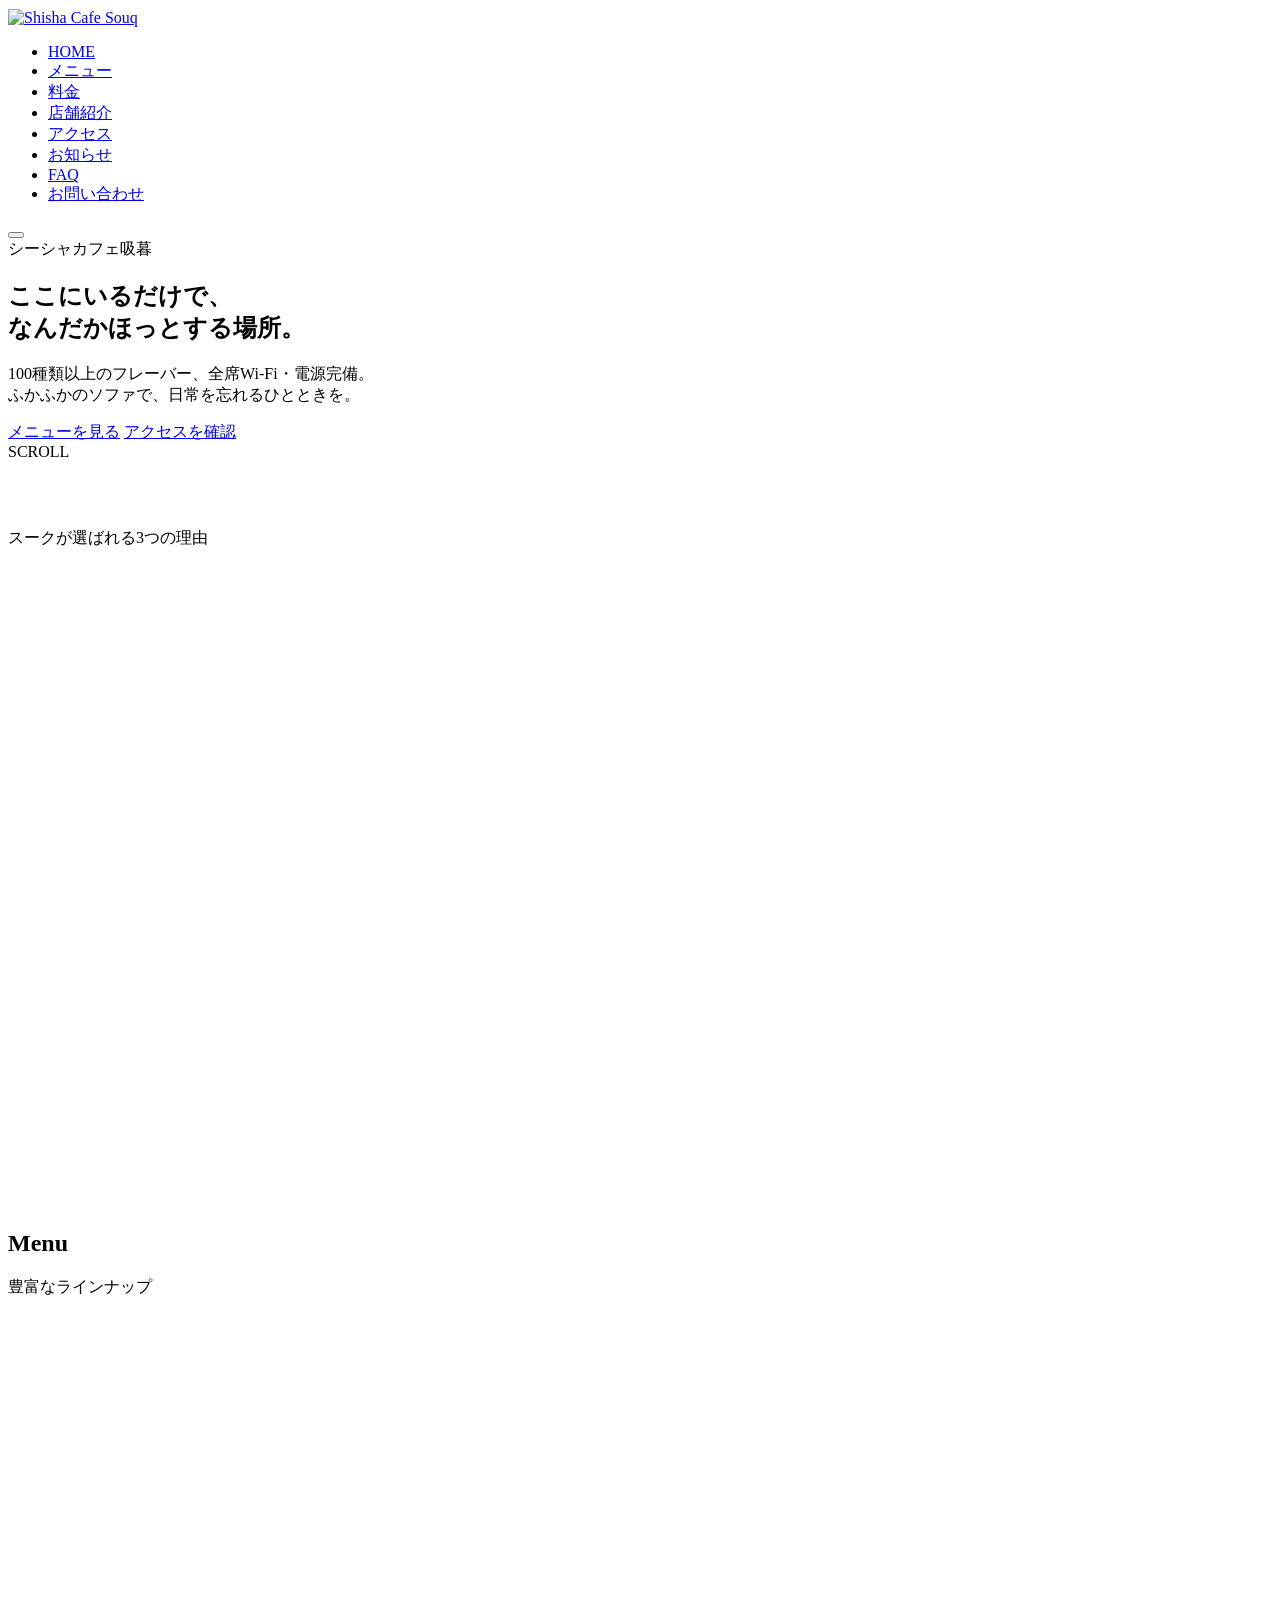
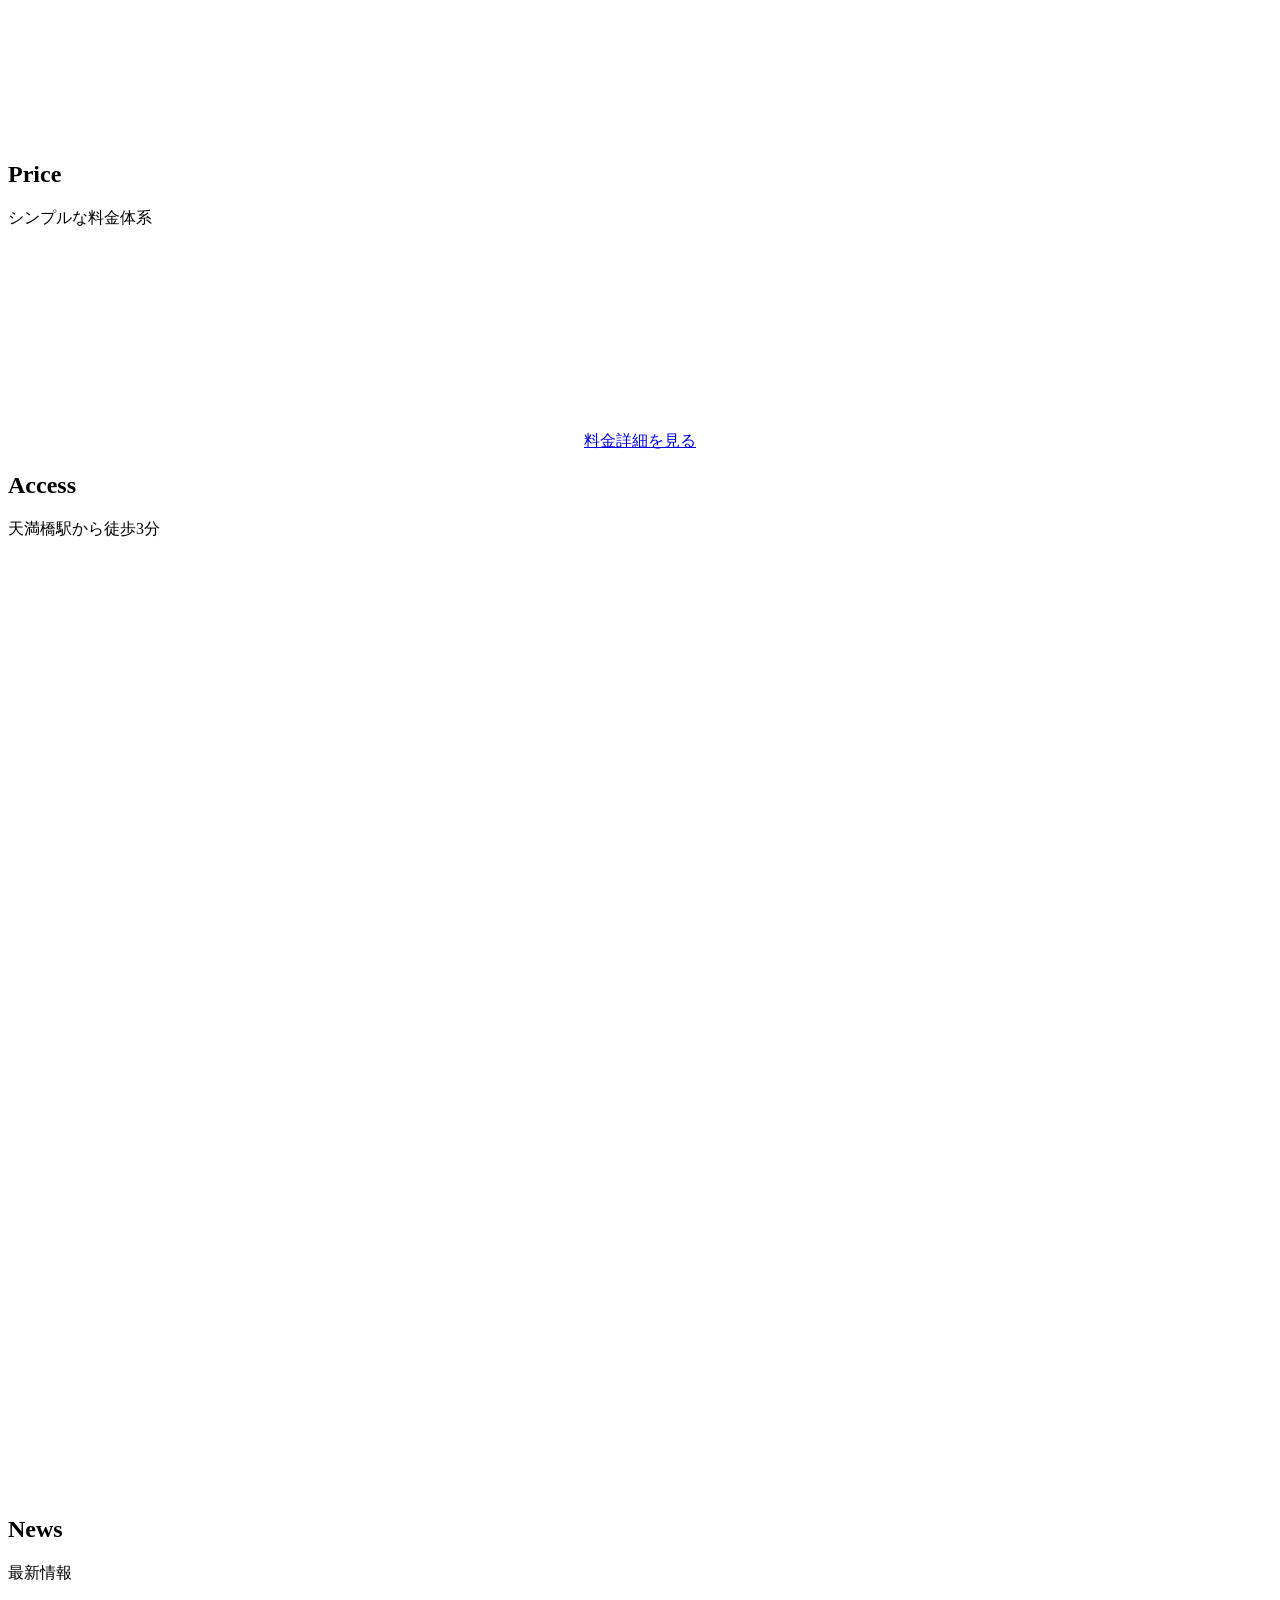
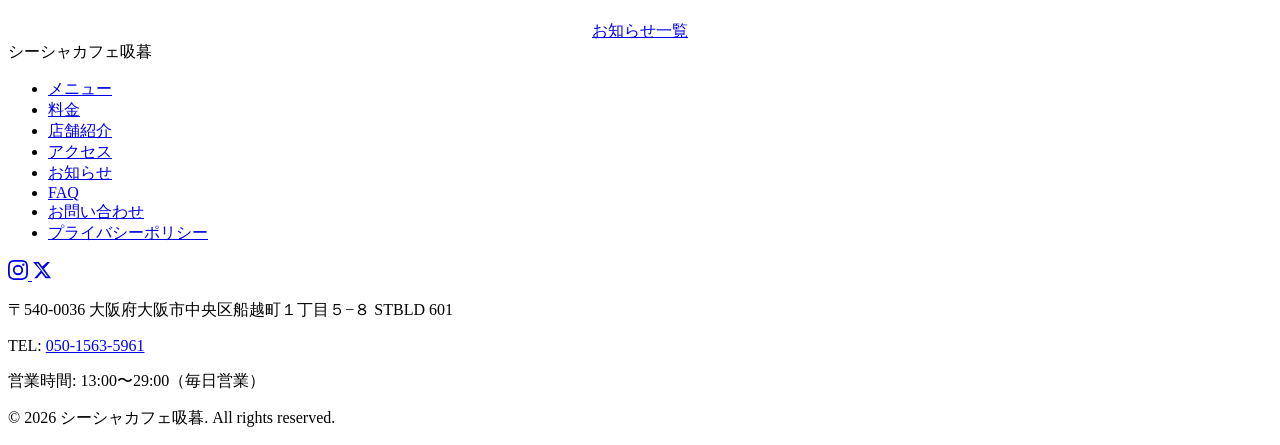
==== commit 4f4e66c8: "ホームページUI修正: ヒーロー中央揃え・アクセス電話ボタン・Googleマップ埋め込み - hero-content を中央揃えに（home.css） - ヒーローアイキャッチを「シーシャカフェ吸暮" ====
--- a/index.html
+++ b/index.html
@@ -97,8 +97,8 @@
   <section class="hero" style="background-image:url('images/hero-bg.jpg');background-size:cover;background-position:center;">
     <div class="container">
       <div class="hero-content">
-        <span class="hero-eyebrow">Shisha Cafe Osaka Temmabashi</span>
-        <h1>至極の<span>シーシャ</span>体験を、<br>大阪の中心で。</h1>
+        <span class="hero-eyebrow">シーシャカフェ吸暮</span>
+        <h1>ここにいるだけで、<br><span>なんだかほっとする</span>場所。</h1>
         <p class="hero-sub">100種類以上のフレーバー、全席Wi-Fi・電源完備。<br>ふかふかのソファで、日常を忘れるひとときを。</p>
         <div class="hero-cta">
           <a href="menu/" class="btn btn-primary">メニューを見る</a>
@@ -117,17 +117,17 @@
       <p class="section-subtitle">スークが選ばれる3つの理由</p>
       <div class="grid-3">
         <div class="feature-card fade-in">
-          <div class="feature-icon"><img src="images/gallery-flavor-shelf.jpg" alt="フレーバー" style="width:64px;height:64px;object-fit:cover;border-radius:50%;"></div>
+          <div class="feature-icon"><img src="images/gallery-flavor-shelf.jpg" alt="フレーバー" style="width:120px;height:120px;object-fit:cover;border-radius:50%;display:block;margin:0 auto;"></div>
           <h3 class="feature-title">100種類以上のフレーバー</h3>
           <p class="feature-text">フルーツ系からミント系、スイーツ系まで。あなただけのお気に入りを見つけてください。ノンニコチンも充実。</p>
         </div>
         <div class="feature-card fade-in">
-          <div class="feature-icon"><img src="images/wifi.jpg" alt="Wi-Fi" style="width:64px;height:64px;object-fit:cover;border-radius:50%;"></div>
+          <div class="feature-icon"><img src="images/wifi.jpg" alt="Wi-Fi" style="width:120px;height:120px;object-fit:cover;border-radius:50%;display:block;margin:0 auto;"></div>
           <h3 class="feature-title">全席Wi-Fi・電源完備</h3>
           <p class="feature-text">高速Wi-Fiと全席電源を完備。リモートワークやオンライン作業も快適にお楽しみいただけます。</p>
         </div>
         <div class="feature-card fade-in">
-          <div class="feature-icon"><img src="images/gallery-private-room.jpg" alt="ソファ" style="width:64px;height:64px;object-fit:cover;border-radius:50%;"></div>
+          <div class="feature-icon"><img src="images/gallery-private-room.jpg" alt="ソファ" style="width:120px;height:120px;object-fit:cover;border-radius:50%;display:block;margin:0 auto;"></div>
           <h3 class="feature-title">ふかふかのソファ空間</h3>
           <p class="feature-text">全席ゆったりソファで、身も心もリラックス。友人との会話も、一人の時間も、最高の空間で。</p>
         </div>
@@ -225,12 +225,15 @@
             <span class="access-info-icon" aria-hidden="true"><svg xmlns="http://www.w3.org/2000/svg" width="22" height="22" viewBox="0 0 24 24" fill="none" stroke="currentColor" stroke-width="2" stroke-linecap="round" stroke-linejoin="round"><path d="M22 16.92v3a2 2 0 0 1-2.18 2 19.79 19.79 0 0 1-8.63-3.07A19.5 19.5 0 0 1 4.69 13a19.79 19.79 0 0 1-3.07-8.67A2 2 0 0 1 3.6 2h3a2 2 0 0 1 2 1.72 12.84 12.84 0 0 0 .7 2.81 2 2 0 0 1-.45 2.11L8.09 9.91a16 16 0 0 0 6 6l1.27-1.27a2 2 0 0 1 2.11-.45 12.84 12.84 0 0 0 2.81.7A2 2 0 0 1 22 16.92z"/></svg></span>
             <div>
               <div class="access-info-label">電話</div>
-              <div class="access-info-value"><a href="tel:05015635961">050-1563-5961</a></div>
+              <div class="access-info-value" style="display:flex;align-items:center;gap:var(--space-md);flex-wrap:wrap;">
+                <a href="tel:05015635961">050-1563-5961</a>
+                <a href="tel:05015635961" class="btn btn-primary" style="padding:var(--space-xs) var(--space-lg);font-size:var(--font-size-sm);">今すぐ電話する</a>
+              </div>
             </div>
           </div>
           <a href="access/" class="btn btn-dark" style="margin-top:1rem;">アクセス詳細を見る</a>
         </div>
-        <img src="images/gallery-main-floor.jpg" alt="店内の様子" style="width:100%;aspect-ratio:16/9;object-fit:cover;border-radius:var(--radius-lg);">
+        <iframe src="https://www.google.com/maps/embed?pb=!1m18!1m12!1m3!1d3280.6!2d135.5146708!3d34.6877967!2m3!1f0!2f0!3f0!3m2!1i1024!2i768!4f13.1!3m3!1m2!1s0x6000e73224f2a567%3A0xe76bcfad99c19d66!2z44K344O844K344AB5ZCJ5ZSu!5e0!3m2!1sja!2sjp!4v1743040000000!5m2!1sja!2sjp" width="100%" style="aspect-ratio:16/9;border:0;border-radius:var(--radius-lg);" allowfullscreen="" loading="lazy" referrerpolicy="no-referrer-when-downgrade" title="シーシャカフェ吸暮 の地図"></iframe>
       </div>
     </div>
   </section>
--- a/css/pages/home.css
+++ b/css/pages/home.css
@@ -19,6 +19,8 @@
   position: relative;
   z-index: 1;
   max-width: 700px;
+  margin: 0 auto;
+  text-align: center;
 }
 
 .hero-eyebrow {
@@ -53,6 +55,7 @@
   display: flex;
   gap: var(--space-md);
   flex-wrap: wrap;
+  justify-content: center;
 }
 
 .hero-scroll {
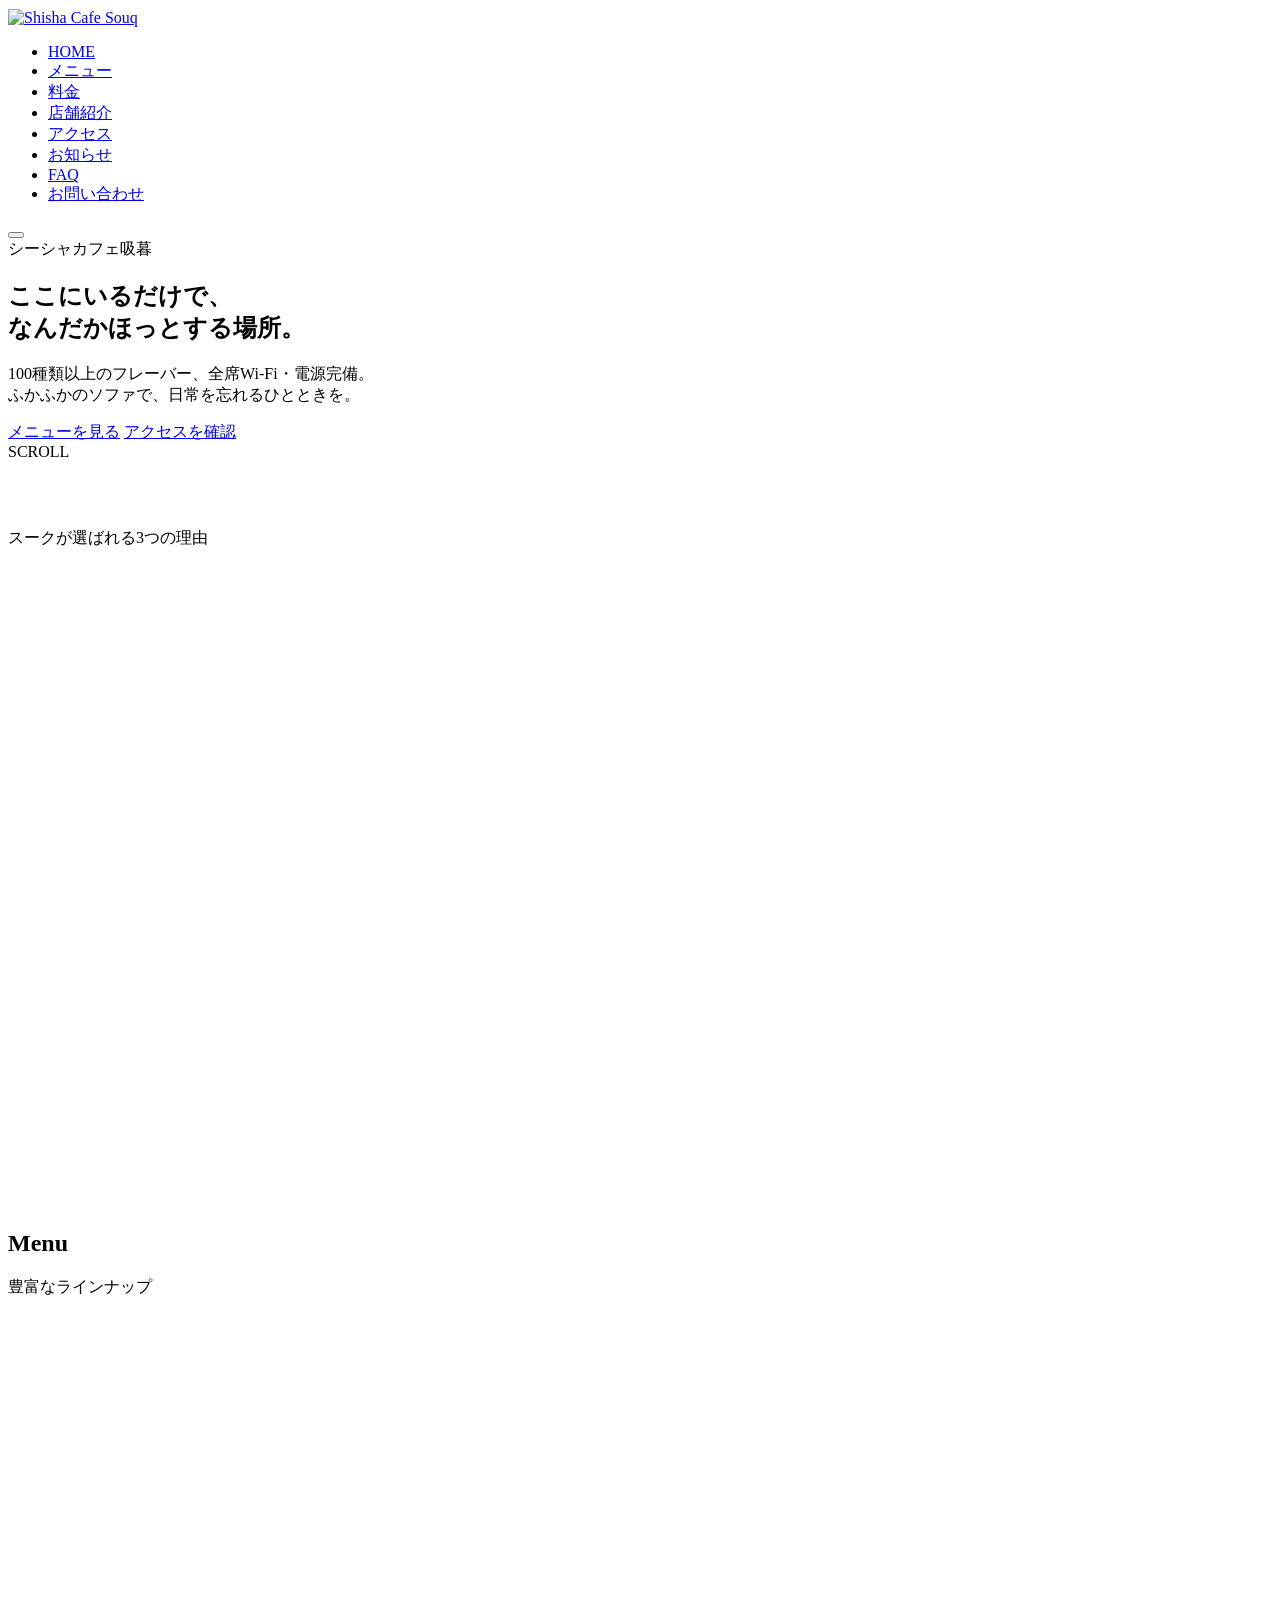
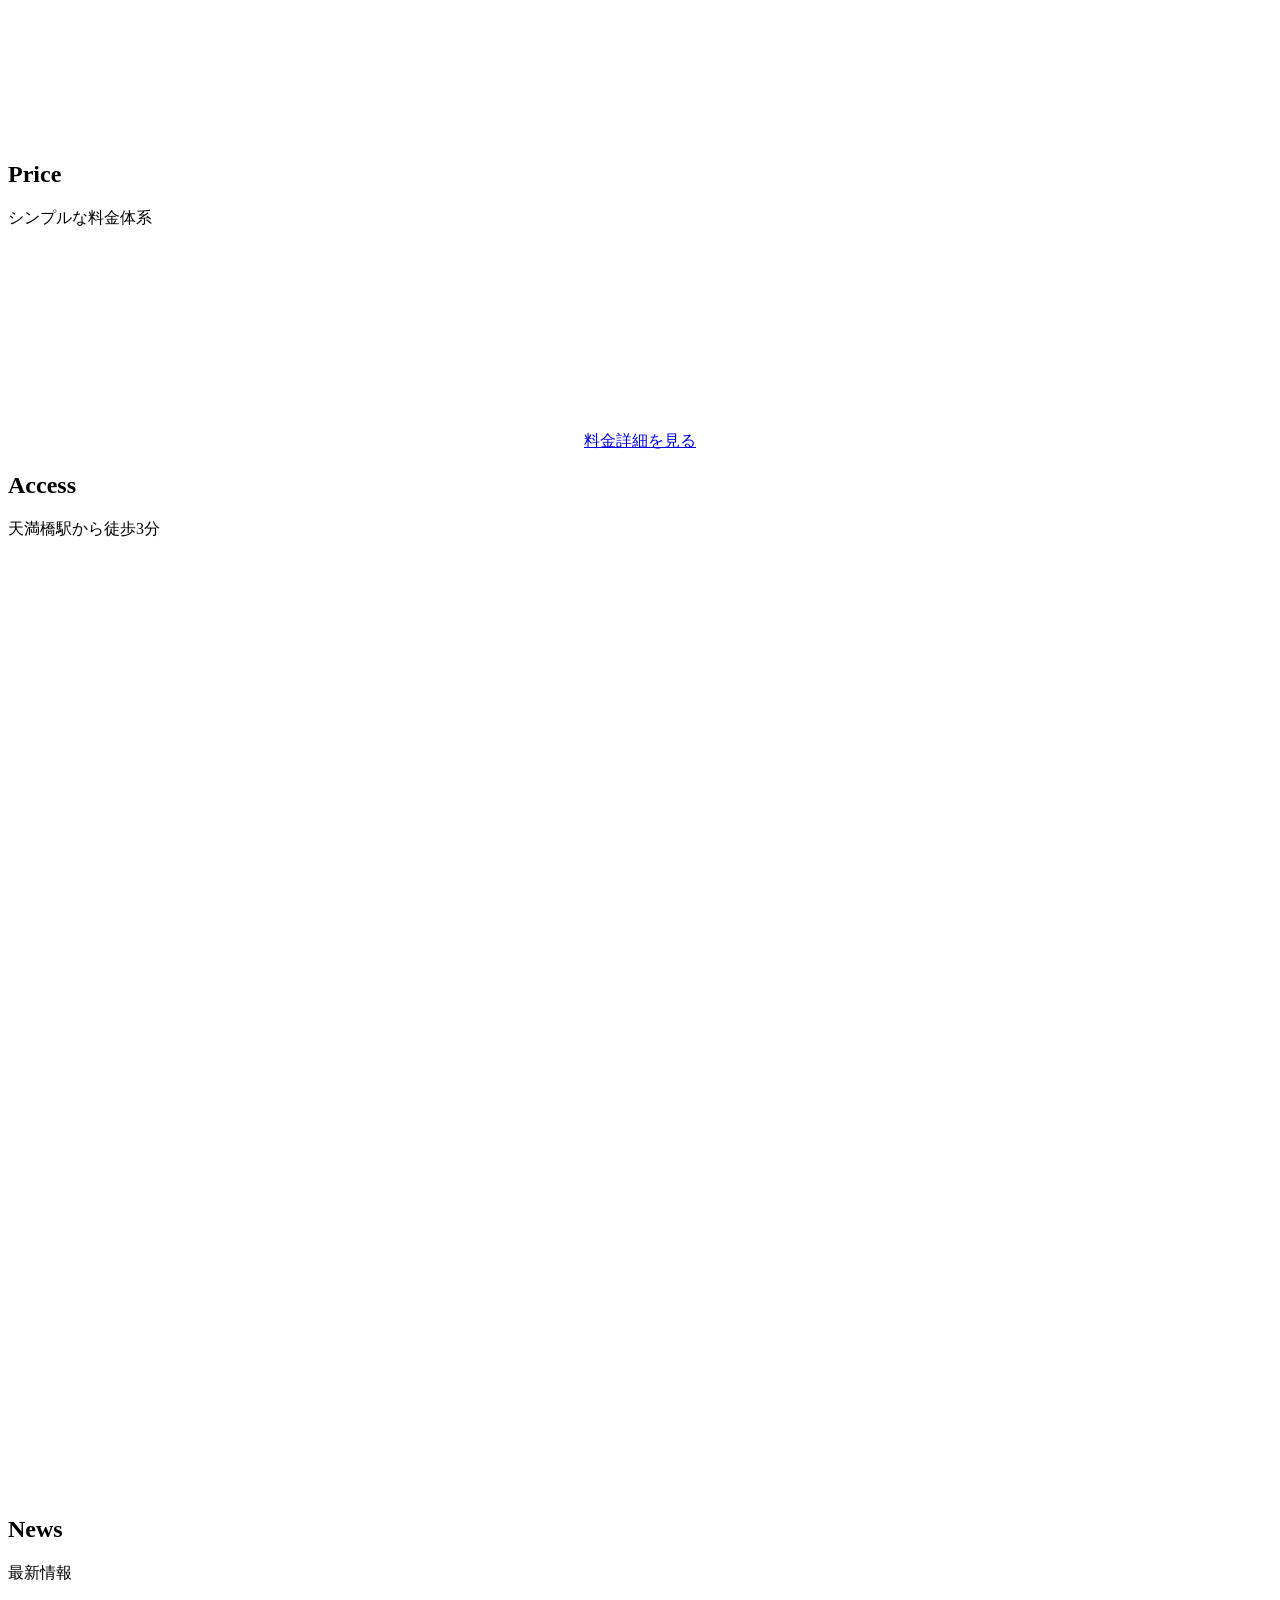
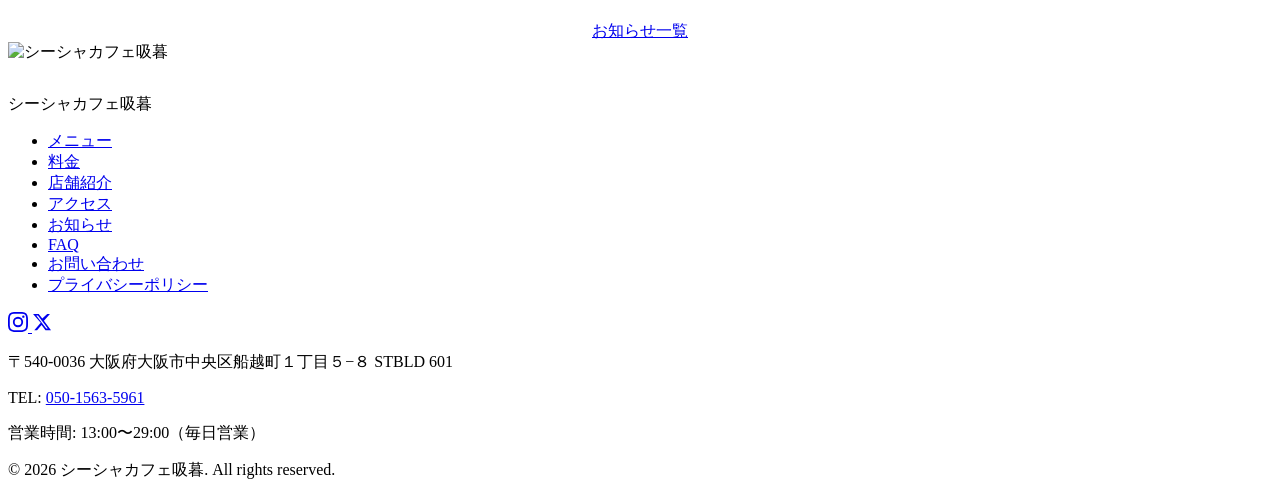
==== commit be7bb48f: "コンテンツ・UIの大規模修正（全6ファイル） - 全ページ: フッターにロゴ画像追加・ゴシック体化 - home: ヒーローアイキャッチ拡大・目立たせ - menu: フレーバー削除（スペアミント・ペ" ====
--- a/index.html
+++ b/index.html
@@ -259,7 +259,7 @@
 
 <footer class="site-footer">
   <div class="footer-inner">
-    <div class="footer-logo">シーシャカフェ吸暮</div>
+    <div class="footer-logo"><img src="images/logo.png" alt="シーシャカフェ吸暮" style="height:44px;width:auto;display:block;margin-bottom:8px;"><span>シーシャカフェ吸暮</span></div>
     <nav class="footer-nav" aria-label="フッターナビゲーション">
       <ul>
         <li><a href="menu/">メニュー</a></li>
--- a/css/layout.css
+++ b/css/layout.css
@@ -109,11 +109,11 @@
 }
 
 .footer-logo {
-  font-family: var(--font-en);
-  font-size: var(--font-size-2xl);
+  font-family: 'Hiragino Kaku Gothic ProN', 'Noto Sans JP', 'Meiryo', sans-serif;
+  font-size: var(--font-size-xl);
   color: var(--color-primary);
   margin-bottom: var(--space-2xl);
-  letter-spacing: 0.05em;
+  font-weight: bold;
 }
 
 .footer-nav ul {
--- a/css/pages/home.css
+++ b/css/pages/home.css
@@ -25,14 +25,16 @@
 
 .hero-eyebrow {
   display: inline-block;
-  font-size: var(--font-size-sm);
+  font-size: var(--font-size-xl);
   color: var(--color-primary);
-  letter-spacing: 0.2em;
-  text-transform: uppercase;
-  margin-bottom: var(--space-lg);
-  border: 1px solid rgba(201,168,76,0.4);
-  padding: var(--space-xs) var(--space-md);
+  letter-spacing: 0.15em;
+  margin-bottom: var(--space-xl);
+  border: 2px solid var(--color-primary);
+  padding: var(--space-sm) var(--space-2xl);
   border-radius: var(--radius-full);
+  font-weight: bold;
+  background: rgba(212,134,58,0.12);
+  font-family: 'Hiragino Kaku Gothic ProN', 'Noto Sans JP', sans-serif;
 }
 
 .hero h1 {
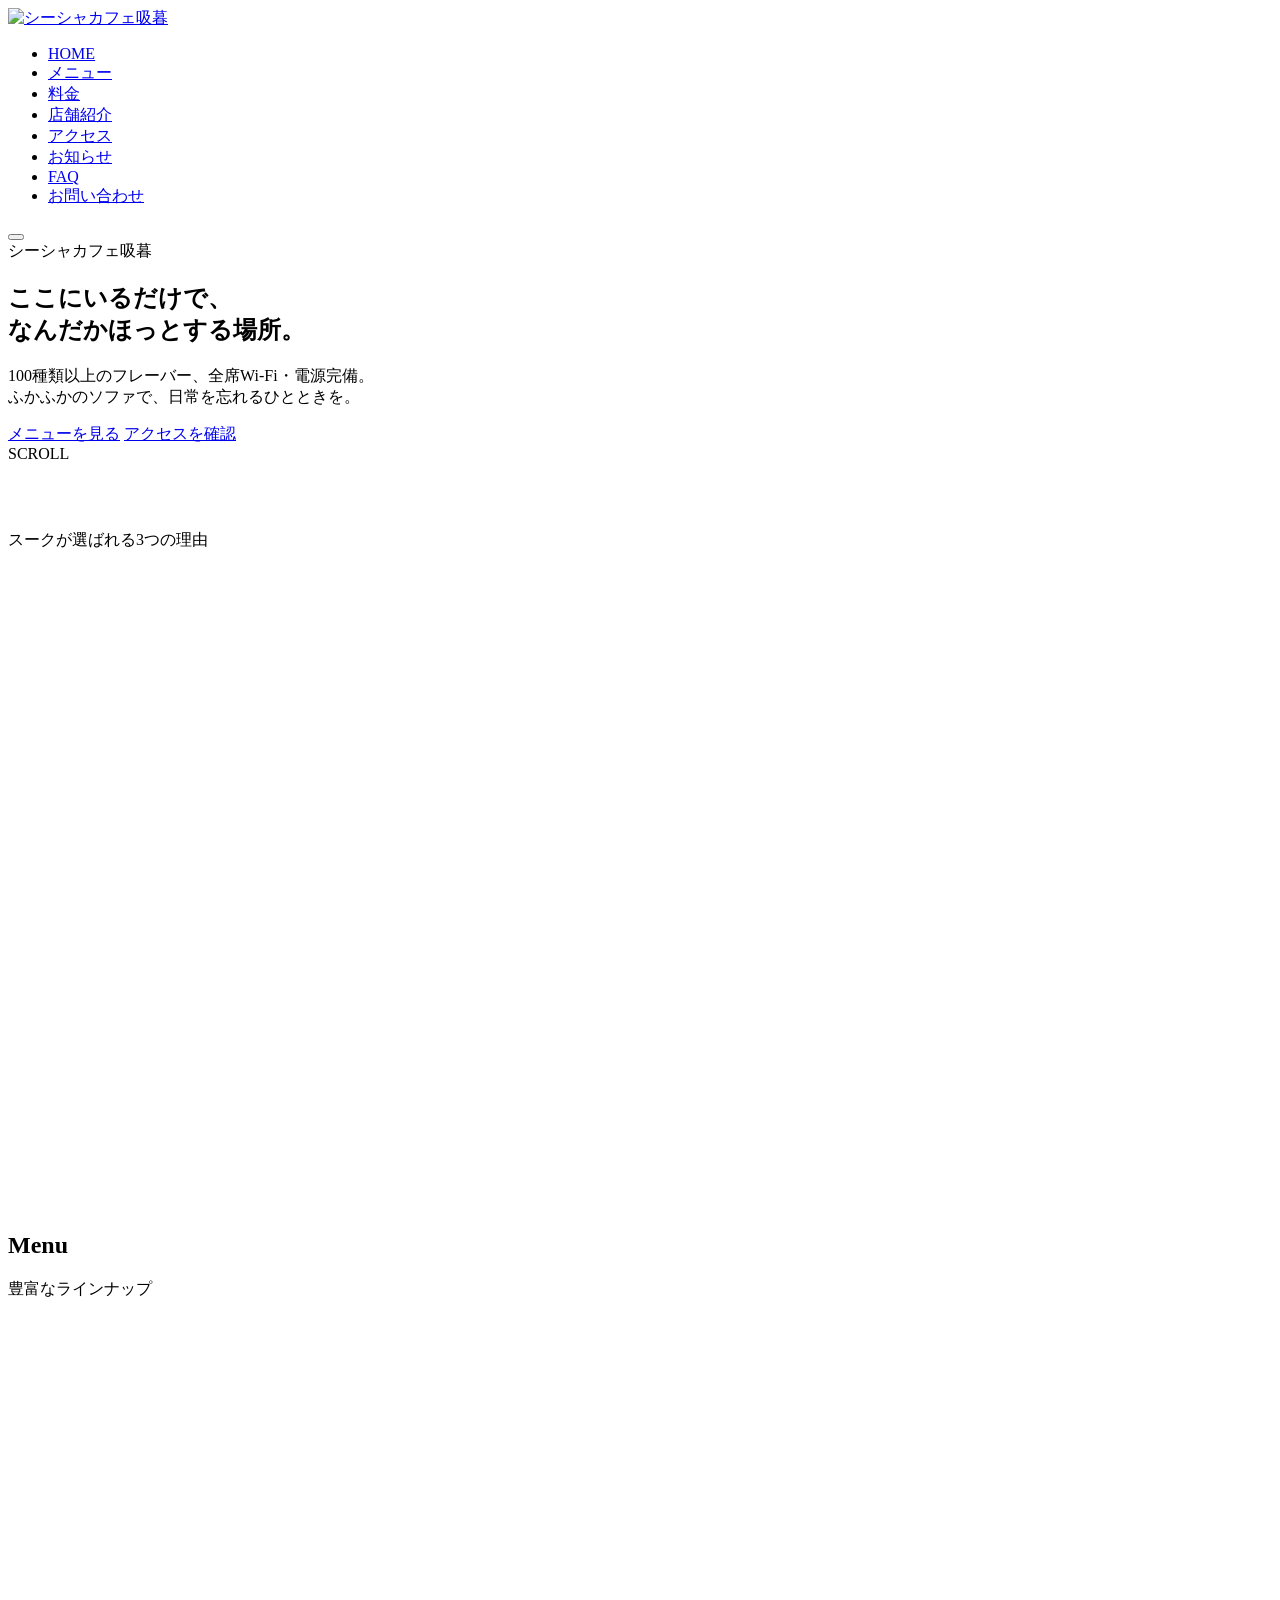
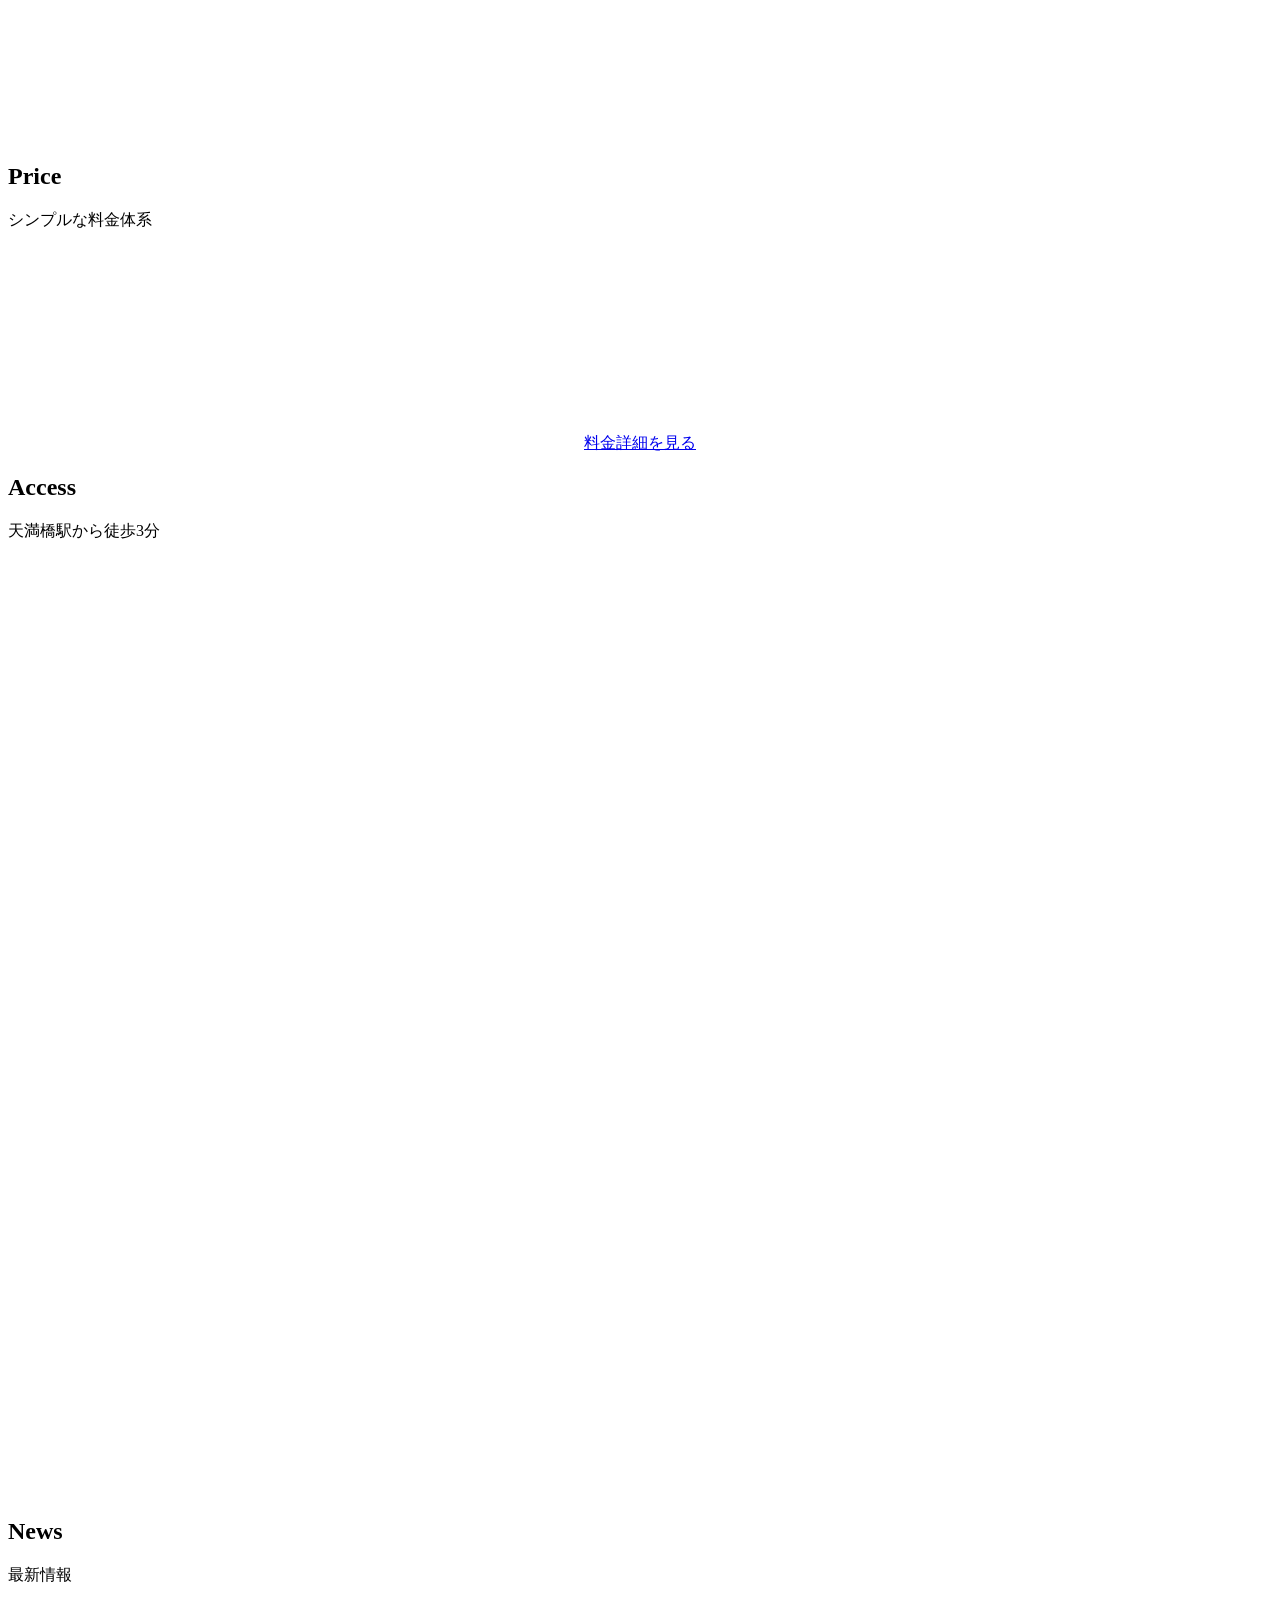
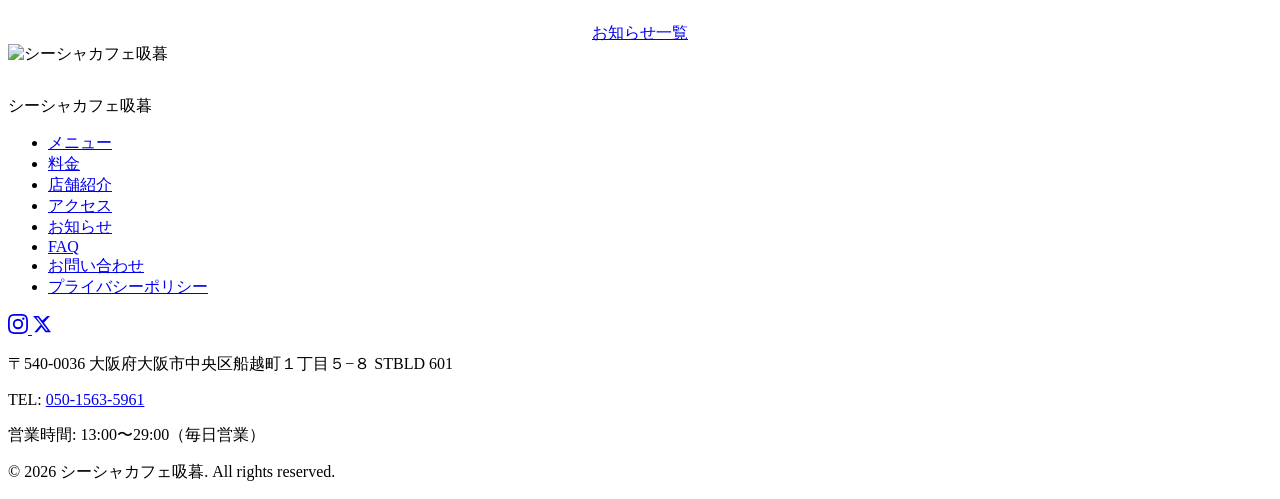
==== commit 5c910188: "fix: 全ページ共通 SEO・ロゴalt・住所・aria-expanded 統一 Co-Authored-By: Claude Sonnet 4.6 <noreply@anthropic.com>" ====
--- a/index.html
+++ b/index.html
@@ -14,9 +14,10 @@
   <meta property="og:type" content="website">
   <meta property="og:url" content="https://shisha-souq.com/">
   <meta property="og:image" content="https://shisha-souq.com/images/og-image.jpg">
-  <meta property="og:site_name" content="Shisha Cafe Souq">
+  <meta property="og:site_name" content="シーシャカフェ吸暮">
   <meta property="og:locale" content="ja_JP">
   <meta name="twitter:card" content="summary_large_image">
+  <meta name="twitter:image" content="https://shisha-souq.com/images/og-image.jpg">
   <!-- 構造化データ -->
   <script type="application/ld+json">
   {
@@ -73,7 +74,7 @@
 
 <header class="site-header">
   <div class="header-inner">
-    <a href="./" class="site-logo"><img src="images/logo.png" alt="Shisha Cafe Souq" style="height:40px;width:auto;vertical-align:middle;"></a>
+    <a href="./" class="site-logo"><img src="images/logo.png" alt="シーシャカフェ吸暮" style="height:40px;width:auto;vertical-align:middle;"></a>
     <nav class="global-nav" id="globalNav" aria-label="グローバルナビゲーション">
       <ul>
         <li><a href="./" aria-current="page">HOME</a></li>
@@ -151,7 +152,7 @@
           </div>
         </div>
         <div class="card fade-in">
-          <img src="images/gallery-counter.jpg" alt="ドリンク" style="width:100%;height:200px;object-fit:cover;border-radius:var(--radius-md) var(--radius-md) 0 0;">
+          <img src="images/menu-drink.jpg" alt="ドリンク" style="width:100%;height:200px;object-fit:cover;border-radius:var(--radius-md) var(--radius-md) 0 0;">
           <div class="card-body">
             <h3 class="card-title">ドリンク</h3>
             <p class="card-text">コーヒー、紅茶、アルコール、ノンアルコールまで。シーシャに合うドリンクを幅広くご用意。</p>
@@ -159,7 +160,7 @@
           </div>
         </div>
         <div class="card fade-in">
-          <img src="images/gallery-flavor-shelf.jpg" alt="フード" style="width:100%;height:200px;object-fit:cover;border-radius:var(--radius-md) var(--radius-md) 0 0;">
+          <img src="images/menu-food.jpg" alt="フード" style="width:100%;height:200px;object-fit:cover;border-radius:var(--radius-md) var(--radius-md) 0 0;">
           <div class="card-body">
             <h3 class="card-title">フード</h3>
             <p class="card-text">ケーキや軽食など、シーシャのお供にぴったりなフードメニューをご用意しています。</p>
--- a/css/layout.css
+++ b/css/layout.css
@@ -116,6 +116,13 @@
   font-weight: bold;
 }
 
+.footer-logo img {
+  height: 72px;
+  width: auto;
+  display: block;
+  margin-bottom: 10px;
+}
+
 .footer-nav ul {
   display: flex;
   flex-wrap: wrap;
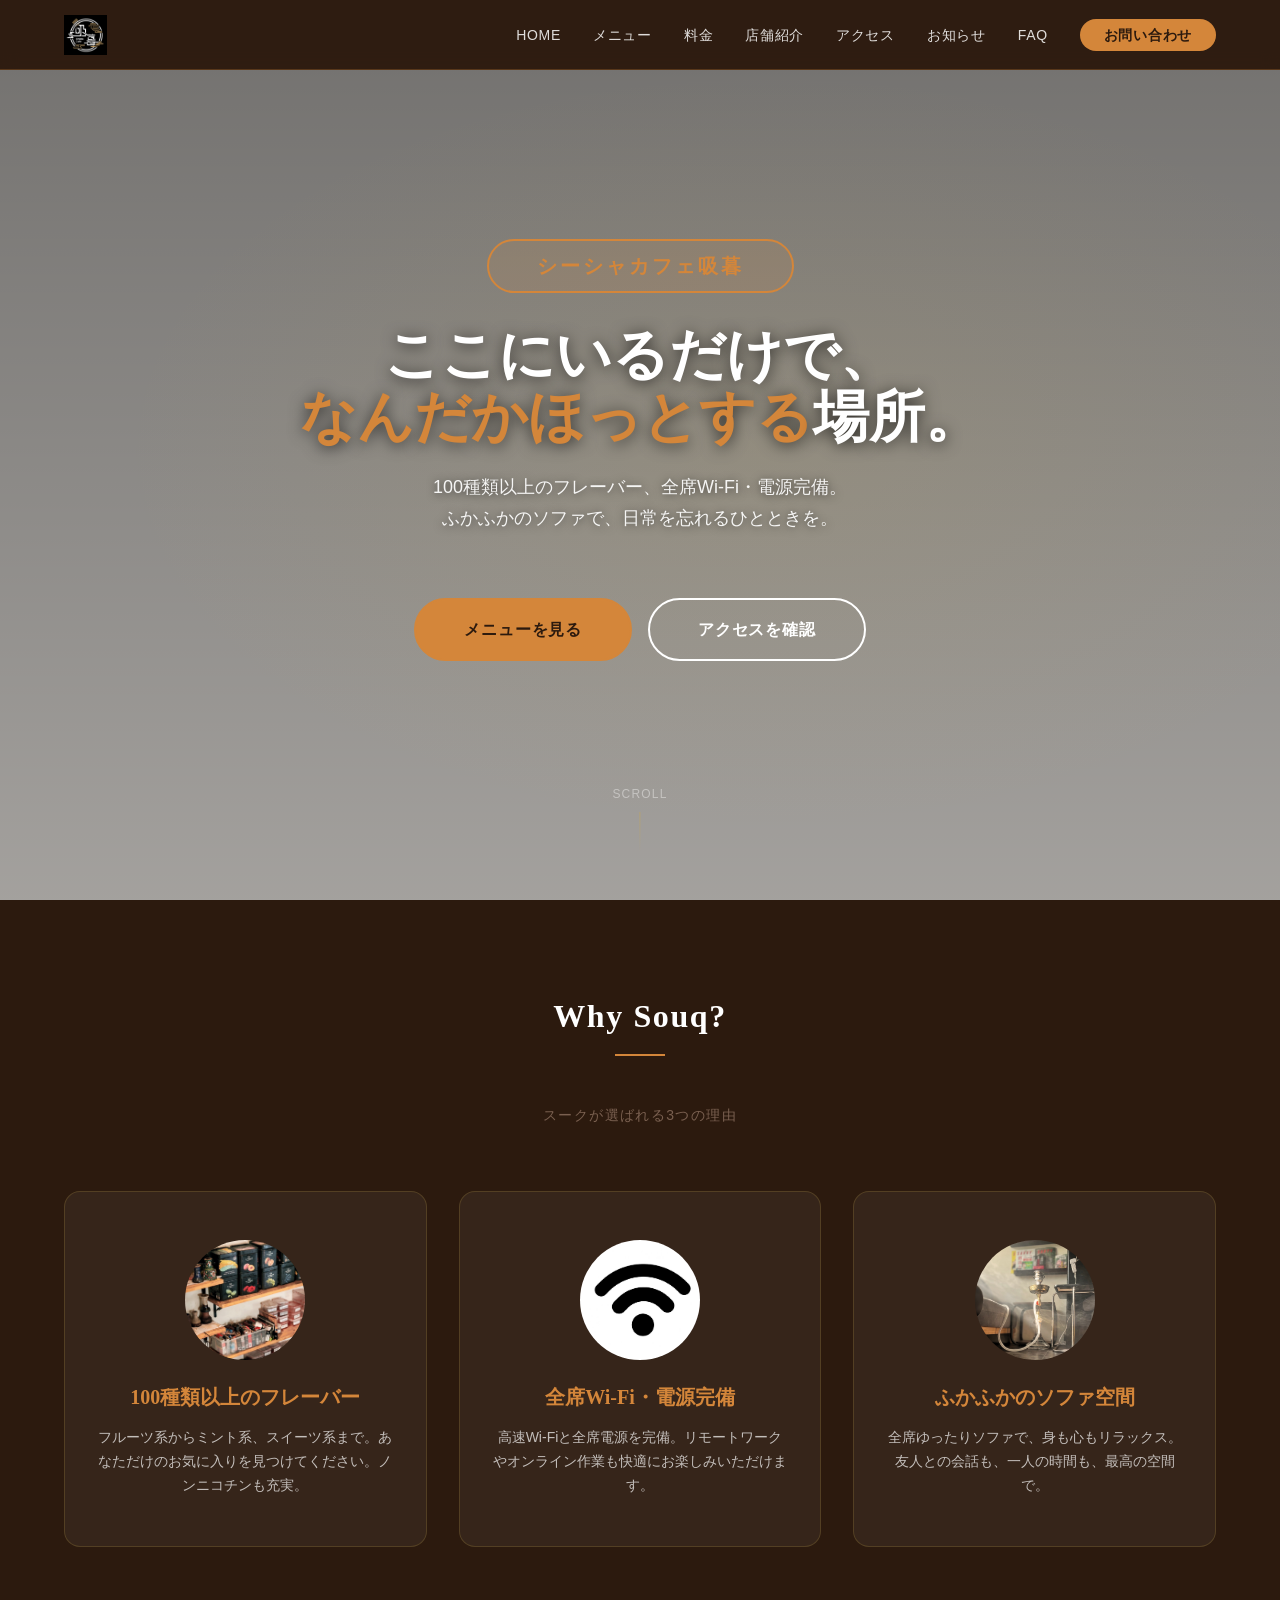
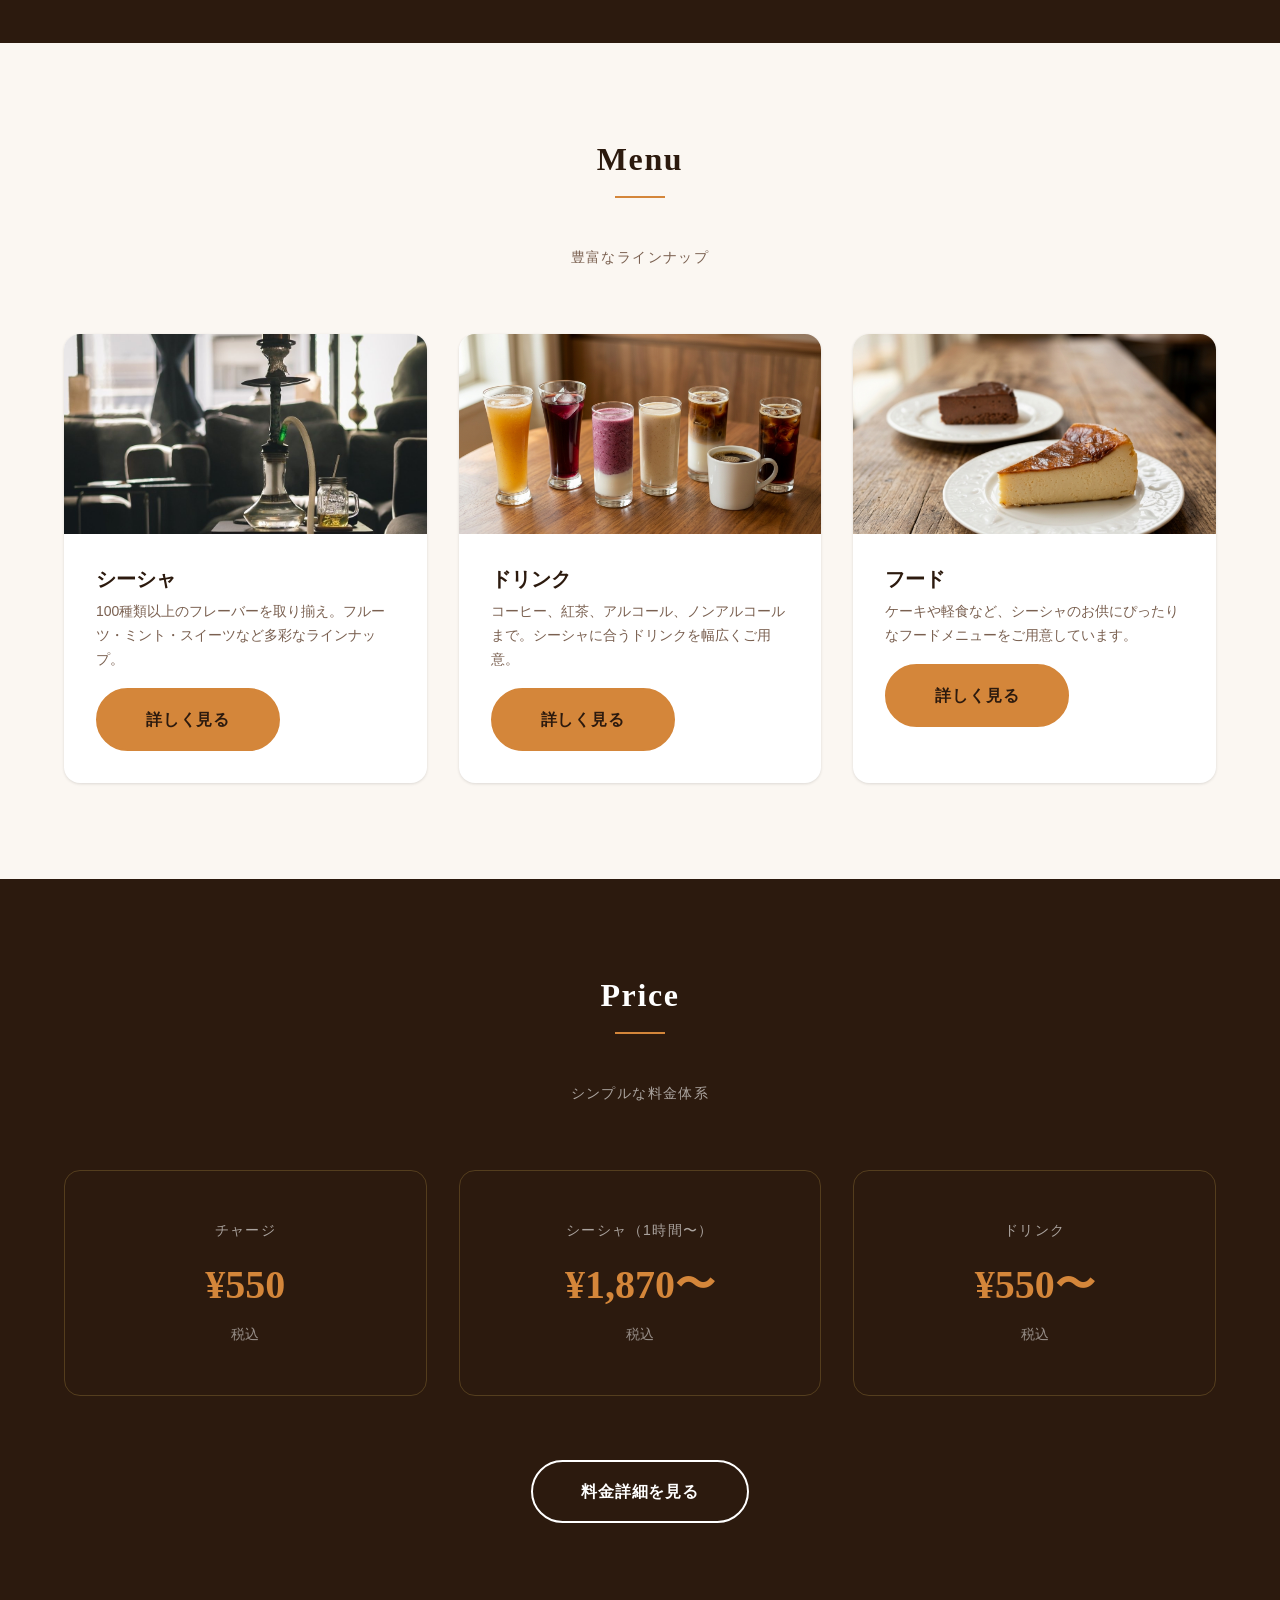
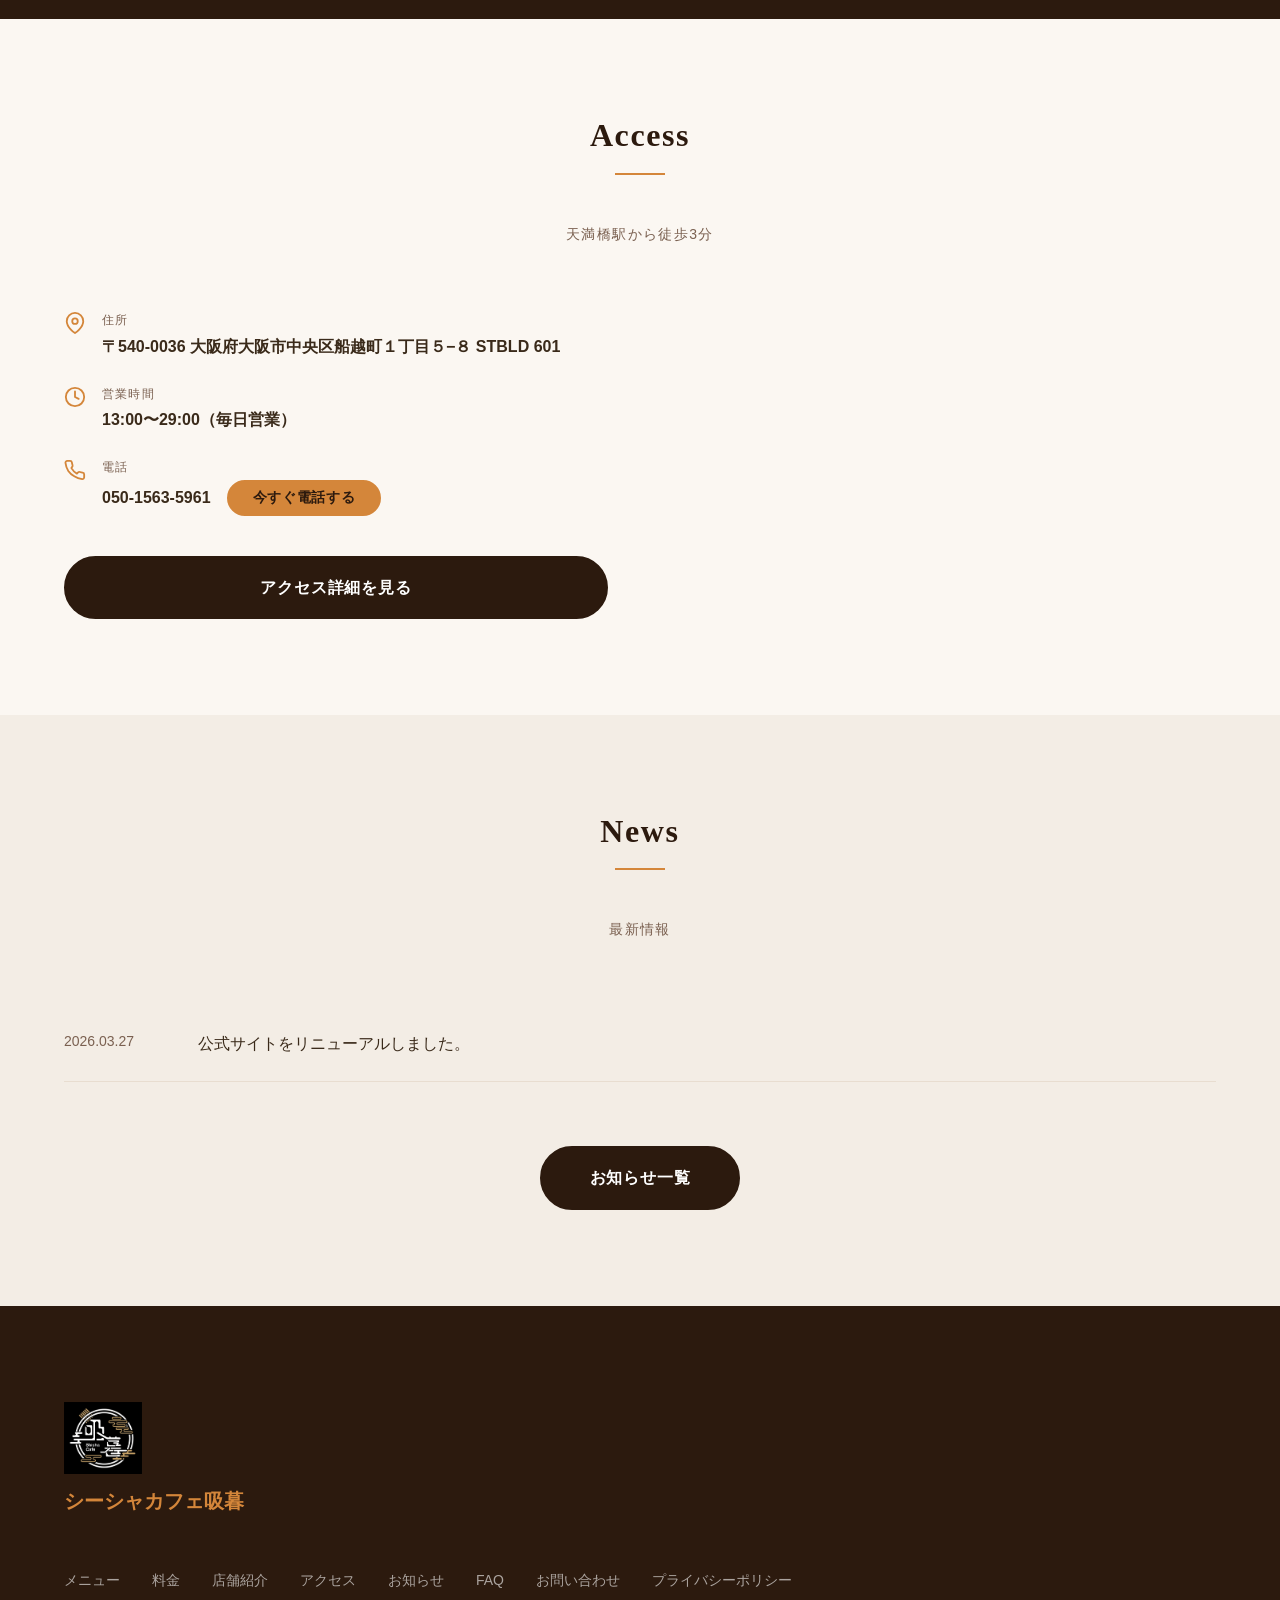
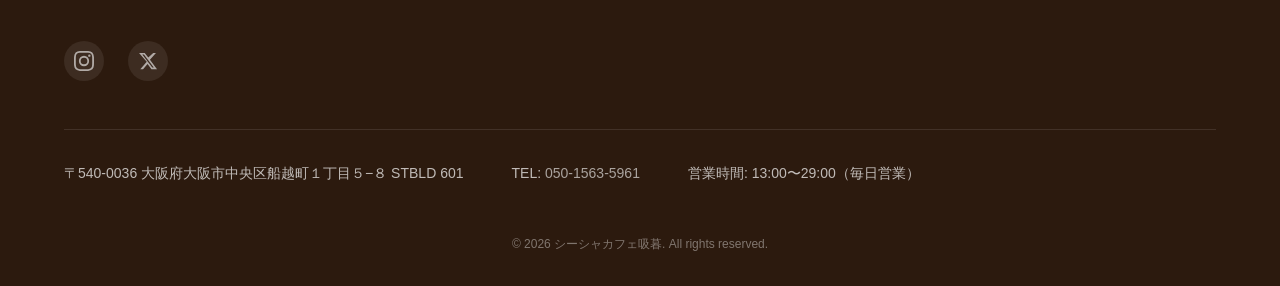
==== commit f1ee02ab: "refactor: 3ラウンドのコードレビュー・改善を実施 Round 1: インラインスタイルをCSSクラスに抽出（全9ページ） - header/footer共通クラス化（header-logo-" ====
--- a/index.html
+++ b/index.html
@@ -2,7 +2,8 @@
 <html lang="ja">
 <head>
   <meta charset="UTF-8">
-  <base href="/shisha-souq/">
+  <base href="/">
+
   <meta name="viewport" content="width=device-width, initial-scale=1.0">
   <title>Shisha Cafe Souq（スーク）- 大阪天満橋のシーシャカフェ</title>
   <meta name="description" content="大阪・天満橋駅徒歩3分のシーシャカフェ。100種類以上のフレーバー、全席Wi-Fi・電源完備。リモートワークにも最適な至極のくつろぎ空間。営業時間13:00〜29:00。">
@@ -65,17 +66,14 @@
   <link rel="stylesheet" href="css/layout.css">
   <link rel="stylesheet" href="css/components.css">
   <link rel="stylesheet" href="css/pages/home.css">
-  <style>
-    .fade-in { opacity: 0; transform: translateY(20px); transition: opacity 0.6s ease, transform 0.6s ease; }
-    .fade-in.visible { opacity: 1; transform: none; }
-  </style>
 </head>
 <body>
 
 <header class="site-header">
   <div class="header-inner">
-    <a href="./" class="site-logo"><img src="images/logo.png" alt="シーシャカフェ吸暮" style="height:40px;width:auto;vertical-align:middle;"></a>
+    <a href="./" class="site-logo"><img src="images/logo.png" alt="シーシャカフェ吸暮" class="header-logo-img"></a>
     <nav class="global-nav" id="globalNav" aria-label="グローバルナビゲーション">
+      <button class="nav-close" aria-label="メニューを閉じる"></button>
       <ul>
         <li><a href="./" aria-current="page">HOME</a></li>
         <li><a href="menu/">メニュー</a></li>
@@ -95,7 +93,7 @@
 
 <main>
   <!-- ヒーロー -->
-  <section class="hero" style="background-image:url('images/hero-bg.jpg');background-size:cover;background-position:center;">
+  <section class="hero">
     <div class="container">
       <div class="hero-content">
         <span class="hero-eyebrow">シーシャカフェ吸暮</span>
@@ -113,22 +111,22 @@
   <!-- 特徴 -->
   <section class="features-section">
     <div class="container">
-      <h2 class="section-title" style="color:#fff;">Why Souq?</h2>
+      <h2 class="section-title">Why Souq?</h2>
       <span class="gold-line"></span>
       <p class="section-subtitle">スークが選ばれる3つの理由</p>
       <div class="grid-3">
         <div class="feature-card fade-in">
-          <div class="feature-icon"><img src="images/gallery-flavor-shelf.jpg" alt="フレーバー" style="width:120px;height:120px;object-fit:cover;border-radius:50%;display:block;margin:0 auto;"></div>
+          <div class="feature-icon"><img src="images/gallery-flavor-shelf.jpg" alt="フレーバー" class="feature-icon-img"></div>
           <h3 class="feature-title">100種類以上のフレーバー</h3>
           <p class="feature-text">フルーツ系からミント系、スイーツ系まで。あなただけのお気に入りを見つけてください。ノンニコチンも充実。</p>
         </div>
         <div class="feature-card fade-in">
-          <div class="feature-icon"><img src="images/wifi.jpg" alt="Wi-Fi" style="width:120px;height:120px;object-fit:cover;border-radius:50%;display:block;margin:0 auto;"></div>
+          <div class="feature-icon"><img src="images/wifi.jpg" alt="Wi-Fi" class="feature-icon-img"></div>
           <h3 class="feature-title">全席Wi-Fi・電源完備</h3>
           <p class="feature-text">高速Wi-Fiと全席電源を完備。リモートワークやオンライン作業も快適にお楽しみいただけます。</p>
         </div>
         <div class="feature-card fade-in">
-          <div class="feature-icon"><img src="images/gallery-private-room.jpg" alt="ソファ" style="width:120px;height:120px;object-fit:cover;border-radius:50%;display:block;margin:0 auto;"></div>
+          <div class="feature-icon"><img src="images/gallery-private-room.jpg" alt="ソファ" class="feature-icon-img"></div>
           <h3 class="feature-title">ふかふかのソファ空間</h3>
           <p class="feature-text">全席ゆったりソファで、身も心もリラックス。友人との会話も、一人の時間も、最高の空間で。</p>
         </div>
@@ -144,7 +142,7 @@
       <p class="section-subtitle">豊富なラインナップ</p>
       <div class="grid-3">
         <div class="card fade-in">
-          <img src="images/gallery-shisha-set.jpg" alt="シーシャ" style="width:100%;height:200px;object-fit:cover;border-radius:var(--radius-md) var(--radius-md) 0 0;">
+          <img src="images/gallery-shisha-set.jpg" alt="シーシャ" class="card-img-top">
           <div class="card-body">
             <h3 class="card-title">シーシャ</h3>
             <p class="card-text">100種類以上のフレーバーを取り揃え。フルーツ・ミント・スイーツなど多彩なラインナップ。</p>
@@ -152,7 +150,7 @@
           </div>
         </div>
         <div class="card fade-in">
-          <img src="images/menu-drink.jpg" alt="ドリンク" style="width:100%;height:200px;object-fit:cover;border-radius:var(--radius-md) var(--radius-md) 0 0;">
+          <img src="images/menu-drink.jpg" alt="ドリンク" class="card-img-top">
           <div class="card-body">
             <h3 class="card-title">ドリンク</h3>
             <p class="card-text">コーヒー、紅茶、アルコール、ノンアルコールまで。シーシャに合うドリンクを幅広くご用意。</p>
@@ -160,7 +158,7 @@
           </div>
         </div>
         <div class="card fade-in">
-          <img src="images/menu-food.jpg" alt="フード" style="width:100%;height:200px;object-fit:cover;border-radius:var(--radius-md) var(--radius-md) 0 0;">
+          <img src="images/menu-food.jpg" alt="フード" class="card-img-top">
           <div class="card-body">
             <h3 class="card-title">フード</h3>
             <p class="card-text">ケーキや軽食など、シーシャのお供にぴったりなフードメニューをご用意しています。</p>
@@ -194,7 +192,7 @@
           <div class="price-item-unit">税込</div>
         </div>
       </div>
-      <div style="text-align:center;">
+      <div class="text-center">
         <a href="price/" class="btn btn-outline">料金詳細を見る</a>
       </div>
     </div>
@@ -226,13 +224,13 @@
             <span class="access-info-icon" aria-hidden="true"><svg xmlns="http://www.w3.org/2000/svg" width="22" height="22" viewBox="0 0 24 24" fill="none" stroke="currentColor" stroke-width="2" stroke-linecap="round" stroke-linejoin="round"><path d="M22 16.92v3a2 2 0 0 1-2.18 2 19.79 19.79 0 0 1-8.63-3.07A19.5 19.5 0 0 1 4.69 13a19.79 19.79 0 0 1-3.07-8.67A2 2 0 0 1 3.6 2h3a2 2 0 0 1 2 1.72 12.84 12.84 0 0 0 .7 2.81 2 2 0 0 1-.45 2.11L8.09 9.91a16 16 0 0 0 6 6l1.27-1.27a2 2 0 0 1 2.11-.45 12.84 12.84 0 0 0 2.81.7A2 2 0 0 1 22 16.92z"/></svg></span>
             <div>
               <div class="access-info-label">電話</div>
-              <div class="access-info-value" style="display:flex;align-items:center;gap:var(--space-md);flex-wrap:wrap;">
+              <div class="access-info-value access-phone-actions">
                 <a href="tel:05015635961">050-1563-5961</a>
-                <a href="tel:05015635961" class="btn btn-primary" style="padding:var(--space-xs) var(--space-lg);font-size:var(--font-size-sm);">今すぐ電話する</a>
+                <a href="tel:05015635961" class="btn btn-primary btn-sm">今すぐ電話する</a>
               </div>
             </div>
           </div>
-          <a href="access/" class="btn btn-dark" style="margin-top:1rem;">アクセス詳細を見る</a>
+          <a href="access/" class="btn btn-dark" style="margin-top:var(--space-md);">アクセス詳細を見る</a>
         </div>
         <iframe src="https://www.google.com/maps/embed?pb=!1m18!1m12!1m3!1d3280.6!2d135.5146708!3d34.6877967!2m3!1f0!2f0!3f0!3m2!1i1024!2i768!4f13.1!3m3!1m2!1s0x6000e73224f2a567%3A0xe76bcfad99c19d66!2z44K344O844K344AB5ZCJ5ZSu!5e0!3m2!1sja!2sjp!4v1743040000000!5m2!1sja!2sjp" width="100%" style="aspect-ratio:16/9;border:0;border-radius:var(--radius-lg);" allowfullscreen="" loading="lazy" referrerpolicy="no-referrer-when-downgrade" title="シーシャカフェ吸暮 の地図"></iframe>
       </div>
@@ -240,7 +238,7 @@
   </section>
 
   <!-- お知らせ -->
-  <section class="section" style="background:var(--color-bg-2);">
+  <section class="section section-bg-2">
     <div class="container">
       <h2 class="section-title">News</h2>
       <span class="gold-line"></span>
@@ -251,7 +249,7 @@
           <a class="news-title" href="news/">公式サイトをリニューアルしました。</a>
         </div>
       </div>
-      <div style="text-align:center;">
+      <div class="text-center">
         <a href="news/" class="btn btn-dark">お知らせ一覧</a>
       </div>
     </div>
@@ -260,7 +258,7 @@
 
 <footer class="site-footer">
   <div class="footer-inner">
-    <div class="footer-logo"><img src="images/logo.png" alt="シーシャカフェ吸暮" style="height:44px;width:auto;display:block;margin-bottom:8px;"><span>シーシャカフェ吸暮</span></div>
+    <div class="footer-logo"><img src="images/logo.png" alt="シーシャカフェ吸暮" class="footer-logo-img"><span>シーシャカフェ吸暮</span></div>
     <nav class="footer-nav" aria-label="フッターナビゲーション">
       <ul>
         <li><a href="menu/">メニュー</a></li>
--- a/css/base.css
+++ b/css/base.css
@@ -92,15 +92,56 @@
 }
 
 .breadcrumb {
-  display: flex;
-  gap: var(--space-sm);
-  align-items: center;
-  justify-content: center;
   font-size: var(--font-size-sm);
   color: rgba(255,255,255,0.6);
   margin-top: var(--space-lg);
 }
 
+.breadcrumb ol {
+  display: flex;
+  flex-wrap: wrap;
+  gap: 0;
+  align-items: center;
+  justify-content: center;
+  list-style: none;
+  margin: 0;
+  padding: 0;
+}
+
+.breadcrumb li + li::before {
+  content: "/";
+  margin: 0 var(--space-sm);
+  color: rgba(255,255,255,0.6);
+}
+
 .breadcrumb a { color: rgba(255,255,255,0.6); }
 .breadcrumb a:hover { color: var(--color-primary); }
-.breadcrumb span { color: var(--color-primary); }
+.breadcrumb li:last-child span { color: var(--color-primary); }
+
+.text-center { text-align: center; }
+
+.section-bg-2 { background: var(--color-bg-2); }
+
+/* ========== FADE-IN ANIMATION ========== */
+.fade-in {
+  opacity: 0;
+  transform: translateY(20px);
+  transition: opacity 0.6s ease, transform 0.6s ease;
+}
+
+.fade-in.visible {
+  opacity: 1;
+  transform: none;
+}
+
+/* ========== UTILITY ========== */
+.container-narrow { max-width: 800px; }
+
+.icon-inline {
+  display: inline;
+  vertical-align: middle;
+  margin-right: 6px;
+}
+
+.mt-xl { margin-top: var(--space-xl); }
+.mt-3xl { margin-top: var(--space-3xl); }
--- a/css/layout.css
+++ b/css/layout.css
@@ -13,6 +13,11 @@
   backdrop-filter: blur(8px);
   z-index: 1000;
   border-bottom: 1px solid rgba(212, 134, 58, 0.25);
+  transition: box-shadow var(--transition-base);
+}
+
+.site-header.scrolled {
+  box-shadow: 0 4px 20px rgba(0,0,0,0.3);
 }
 
 .header-inner {
@@ -31,6 +36,12 @@
   color: var(--color-primary);
   letter-spacing: 0.05em;
   font-weight: bold;
+}
+
+.header-logo-img {
+  height: 40px;
+  width: auto;
+  vertical-align: middle;
 }
 
 .global-nav ul {
@@ -81,6 +92,8 @@
   flex-direction: column;
   gap: 5px;
   padding: var(--space-sm);
+  position: relative;
+  z-index: 1002;
 }
 
 .hamburger span {
@@ -95,6 +108,8 @@
 .hamburger.active span:nth-child(2) { opacity: 0; }
 .hamburger.active span:nth-child(3) { transform: translateY(-7px) rotate(-45deg); }
 
+.nav-close { display: none; }
+
 /* ========== FOOTER ========== */
 .site-footer {
   background-color: var(--color-dark);
@@ -121,6 +136,13 @@
   width: auto;
   display: block;
   margin-bottom: 10px;
+}
+
+.footer-logo-img {
+  height: 44px;
+  width: auto;
+  display: block;
+  margin-bottom: 8px;
 }
 
 .footer-nav ul {
@@ -185,33 +207,100 @@
 .grid-3 { display: grid; grid-template-columns: repeat(3, 1fr); gap: var(--space-xl); }
 .grid-4 { display: grid; grid-template-columns: repeat(4, 1fr); gap: var(--space-lg); }
 
+.access-phone-actions {
+  display: flex;
+  align-items: center;
+  gap: var(--space-md);
+  flex-wrap: wrap;
+}
+
 /* ========== RESPONSIVE ========== */
 @media (max-width: 1024px) {
   .grid-4 { grid-template-columns: repeat(2, 1fr); }
 }
 
 @media (max-width: 768px) {
-  .hamburger { display: flex; }
+  .hamburger {
+    display: flex;
+    position: fixed;
+    top: calc((var(--header-height) - 44px) / 2);
+    right: var(--container-padding);
+    z-index: 1002;
+    width: 44px;
+    height: 44px;
+    justify-content: center;
+    align-items: center;
+  }
+  .hamburger.active span {
+    background: var(--color-primary);
+  }
+
+  .hamburger.active {
+    visibility: hidden;
+    pointer-events: none;
+  }
 
   .global-nav {
     position: fixed;
-    top: var(--header-height); left: 0; right: 0; bottom: 0;
+    top: 0; left: 0;
+    width: 100%; height: 100dvh;
     background: var(--color-dark);
-    padding: var(--space-2xl) var(--container-padding);
-    transform: translateX(100%);
-    transition: transform var(--transition-base);
+    display: flex;
+    justify-content: center;
+    align-items: center;
+    flex-direction: column;
+    opacity: 0;
+    visibility: hidden;
+    pointer-events: none;
+    transition: opacity 0.3s ease, visibility 0.3s ease;
+    z-index: 1001;
     overflow-y: auto;
   }
 
-  .global-nav.open { transform: translateX(0); }
+  .global-nav.open {
+    opacity: 1;
+    visibility: visible;
+    pointer-events: auto;
+  }
+
+  .nav-close {
+    position: absolute;
+    top: var(--space-xl);
+    right: var(--space-xl);
+    width: 48px;
+    height: 48px;
+    display: flex;
+    align-items: center;
+    justify-content: center;
+    background: rgba(255,255,255,0.1);
+    border: none;
+    border-radius: 50%;
+    cursor: pointer;
+    z-index: 1;
+  }
+
+  .nav-close::before,
+  .nav-close::after {
+    content: '';
+    position: absolute;
+    width: 24px;
+    height: 2px;
+    background: var(--color-primary);
+  }
+
+  .nav-close::before { transform: rotate(45deg); }
+  .nav-close::after  { transform: rotate(-45deg); }
 
   .global-nav ul {
     flex-direction: column;
-    align-items: flex-start;
+    align-items: center;
     gap: var(--space-lg);
   }
 
-  .global-nav a { font-size: var(--font-size-lg); }
+  .global-nav a {
+    font-size: var(--font-size-2xl);
+    padding: var(--space-lg);
+  }
 
   .grid-2, .grid-3, .grid-4 { grid-template-columns: 1fr; }
 
--- a/css/components.css
+++ b/css/components.css
@@ -48,6 +48,11 @@
   transform: translateY(-2px);
 }
 
+.btn-sm {
+  padding: var(--space-xs) var(--space-lg);
+  font-size: var(--font-size-sm);
+}
+
 /* ========== CARDS ========== */
 .card {
   background: var(--color-white);
@@ -66,6 +71,13 @@
   aspect-ratio: 16/9;
   object-fit: cover;
   background: var(--color-bg-2);
+}
+
+.card-img-top {
+  width: 100%;
+  height: 200px;
+  object-fit: cover;
+  border-radius: var(--radius-md) var(--radius-md) 0 0;
 }
 
 .card-img-placeholder {
--- a/css/pages/home.css
+++ b/css/pages/home.css
@@ -5,6 +5,9 @@
   display: flex;
   align-items: center;
   background: linear-gradient(135deg, #0D1B2A 0%, #1A2E42 60%, #0D1B2A 100%);
+  background-image: url('../images/hero-bg.jpg');
+  background-size: cover;
+  background-position: center;
   overflow: hidden;
 }
 
@@ -12,7 +15,17 @@
   content: '';
   position: absolute;
   inset: 0;
+  z-index: 0;
+  background: linear-gradient(to bottom, rgba(0,0,0,0.55) 0%, rgba(0,0,0,0.35) 100%);
+}
+
+.hero::after {
+  content: '';
+  position: absolute;
+  inset: 0;
+  z-index: 0;
   background: radial-gradient(ellipse at 60% 50%, rgba(201,168,76,0.12) 0%, transparent 60%);
+  pointer-events: none;
 }
 
 .hero-content {
@@ -42,15 +55,17 @@
   color: var(--color-white);
   margin-bottom: var(--space-lg);
   line-height: 1.1;
+  text-shadow: 0 2px 16px rgba(0,0,0,0.7);
 }
 
 .hero h1 span { color: var(--color-primary); }
 
 .hero-sub {
   font-size: var(--font-size-lg);
-  color: rgba(255,255,255,0.75);
+  color: rgba(255,255,255,0.92);
   margin-bottom: var(--space-3xl);
   line-height: var(--line-height-base);
+  text-shadow: 0 1px 8px rgba(0,0,0,0.6);
 }
 
 .hero-cta {
@@ -93,6 +108,17 @@
   padding: var(--space-4xl) 0;
 }
 
+.features-section .section-title { color: var(--color-white); }
+
+.feature-icon-img {
+  width: 120px;
+  height: 120px;
+  object-fit: cover;
+  border-radius: 50%;
+  display: block;
+  margin: 0 auto;
+}
+
 /* ========== MENU PREVIEW ========== */
 .menu-preview .card { background: var(--color-white); }
 
